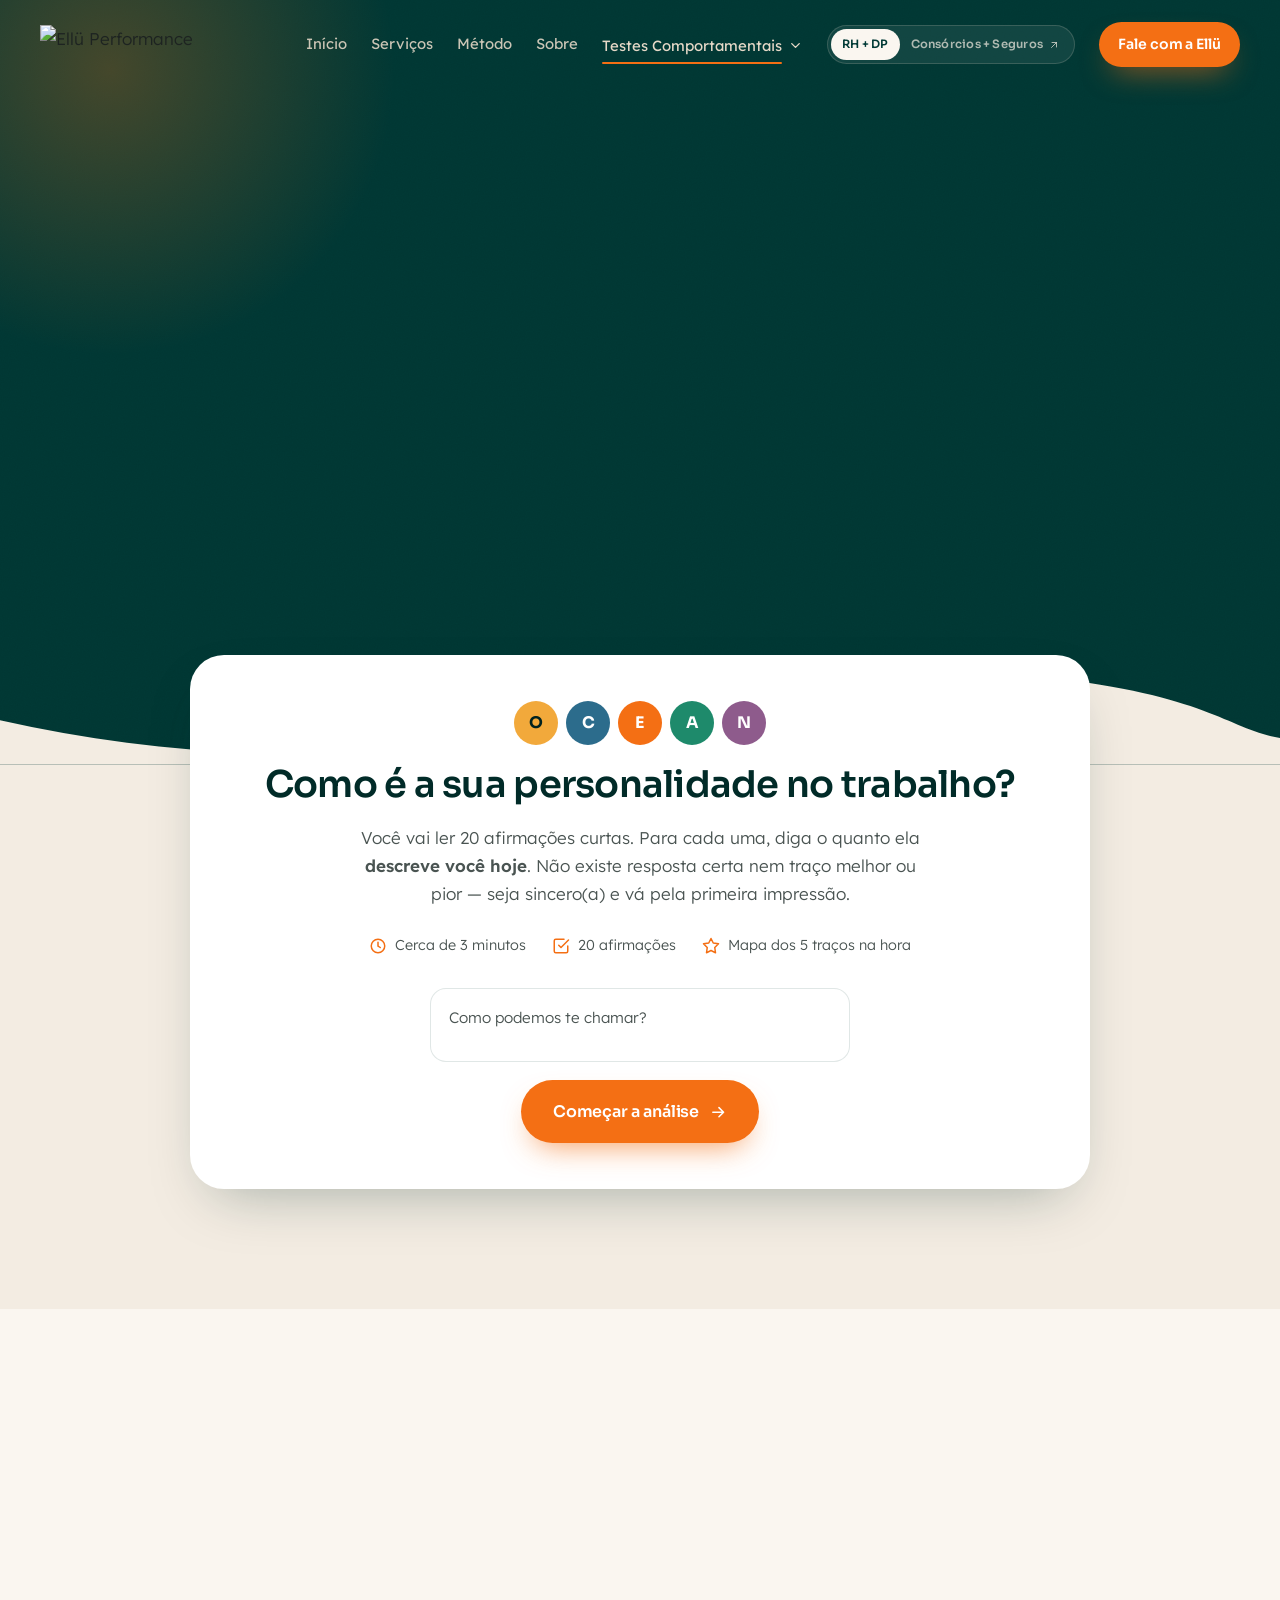
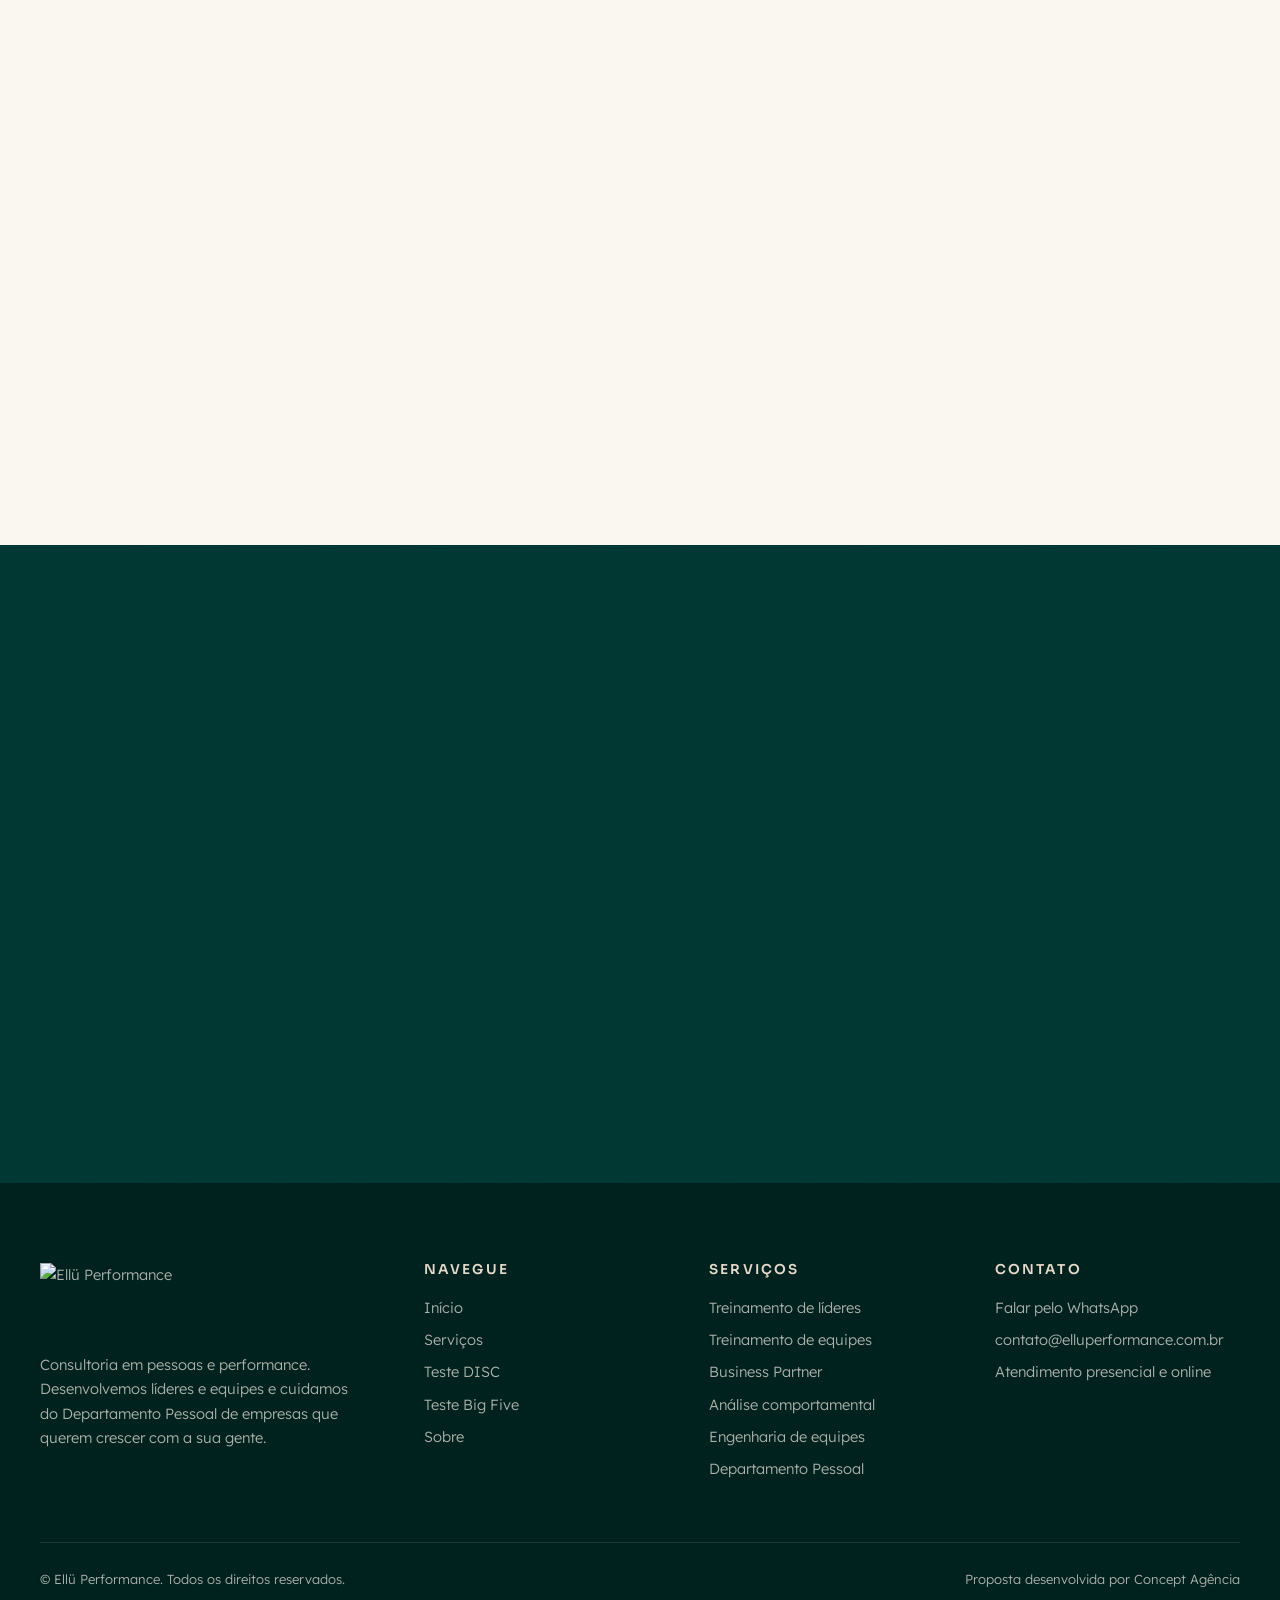
==== bigfive.html @ 02ee3bd9 "Adiciona botao de trocar entre RH + DP e Consorcios + Seguros no menu Site RH + DP passa a viver em " ====
<!DOCTYPE html>
<html lang="pt-BR">
<head>
  <meta charset="UTF-8">
  <meta name="viewport" content="width=device-width, initial-scale=1">
  <title>Teste Big Five gratuito — Ellü Performance</title>
  <meta name="description" content="Faça uma análise rápida dos seus 5 grandes traços de personalidade (Big Five / OCEAN) e veja como eles aparecem no seu trabalho.">
  <meta name="robots" content="noindex, nofollow">
  <meta name="theme-color" content="#013A36">
  <link rel="icon" href="assets/img/logo-green.png">
  <link rel="preconnect" href="https://fonts.googleapis.com">
  <link rel="preconnect" href="https://fonts.gstatic.com" crossorigin>
  <link href="https://fonts.googleapis.com/css2?family=Lexend:wght@300;400;500&family=Sora:wght@300;400;600;700&display=swap" rel="stylesheet">
  <link rel="stylesheet" href="assets/css/style.css">
</head>
<body>

<header class="site-header">
  <div class="container">
    <a href="index.html" class="brand" aria-label="Ellü Performance — início"><img src="assets/img/logo-cream.png" alt="Ellü Performance"></a>
    <button class="nav-toggle" aria-label="Abrir menu" aria-expanded="false"><span></span><span></span><span></span></button>
    <nav class="nav">
      <a href="index.html">Início</a>
      <a href="servicos.html">Serviços</a>
      <a href="index.html#metodo">Método</a>
      <a href="index.html#sobre">Sobre</a>
      <div class="nav-drop">
        <button type="button" class="nav-drop__btn is-active" aria-expanded="false" aria-controls="menu-testes">Testes Comportamentais <svg viewBox="0 0 24 24" fill="none" stroke="currentColor" stroke-width="2.2" stroke-linecap="round" stroke-linejoin="round" aria-hidden="true"><path d="M6 9l6 6 6-6"/></svg></button>
        <div class="nav-drop__menu" id="menu-testes">
          <a href="disc.html"><b>Teste DISC</b><small>Seu estilo de comportamento em 4 minutos</small></a>
          <a href="bigfive.html" class="is-active" aria-current="page"><b>Big Five</b><small>Os 5 grandes traços da sua personalidade</small></a>
        </div>
      </div>
      <span class="front-switch" aria-label="Frentes da Ellü">
        <a href="index.html" class="is-on" aria-current="true">RH + DP</a>
        <a href="https://guleite.github.io/ellu-consorcios-seguros/" title="Ir para Ellü Consórcios + Seguros">Consórcios + Seguros <svg viewBox="0 0 24 24" fill="none" stroke="currentColor" stroke-width="2" stroke-linecap="round" stroke-linejoin="round" aria-hidden="true"><path d="M7 17L17 7M8 7h9v9"/></svg></a>
      </span>
      <a href="#" class="btn btn--orange" data-contact="menu">Fale com a Ellü</a>
    </nav>
  </div>
</header>

<main>
  <section class="page-hero grain on-dark" style="padding-bottom:0">
    <div class="container" style="text-align:center">
      <span class="eyebrow reveal"><span class="dots"></span> Análise rápida de personalidade</span>
      <h1 class="reveal" data-delay="1" style="margin-inline:auto">Conheça os seus <span class="hl">5 grandes traços</span></h1>
      <p class="lead reveal" data-delay="2" style="margin-inline:auto">O Big Five (OCEAN) é o modelo de personalidade mais estudado pela psicologia. Descubra como você pensa, se relaciona, se organiza e reage à pressão — e o que isso significa no seu trabalho.</p>
    </div>
    <svg class="wave" viewBox="0 0 1440 120" preserveAspectRatio="none" aria-hidden="true" style="margin-top:180px"><path fill="#F3ECE2" d="M0 70c180 40 360 50 560 20S960 0 1160 20s220 60 280 70v30H0z"/></svg>
  </section>

  <section class="disc-app">
    <div class="container">
      <div class="disc-card b5" id="bigfive">

        <!-- Intro -->
        <div class="disc-screen disc-intro is-active" data-screen="intro">
          <div class="b5-letters" aria-hidden="true"><span>O</span><span>C</span><span>E</span><span>A</span><span>N</span></div>
          <h2>Como é a sua personalidade no trabalho?</h2>
          <p>Você vai ler 20 afirmações curtas. Para cada uma, diga o quanto ela <strong>descreve você hoje</strong>. Não existe resposta certa nem traço melhor ou pior — seja sincero(a) e vá pela primeira impressão.</p>
          <div class="disc-facts">
            <span><svg viewBox="0 0 24 24" fill="none" stroke="currentColor" stroke-width="2" stroke-linecap="round"><circle cx="12" cy="12" r="9"/><path d="M12 7v5l3 2"/></svg> Cerca de 3 minutos</span>
            <span><svg viewBox="0 0 24 24" fill="none" stroke="currentColor" stroke-width="2" stroke-linecap="round" stroke-linejoin="round"><path d="M9 11l3 3L22 4"/><path d="M21 12v7a2 2 0 0 1-2 2H5a2 2 0 0 1-2-2V5a2 2 0 0 1 2-2h11"/></svg> 20 afirmações</span>
            <span><svg viewBox="0 0 24 24" fill="none" stroke="currentColor" stroke-width="2" stroke-linecap="round" stroke-linejoin="round"><path d="M12 2l3 6 7 1-5 5 1 7-6-3-6 3 1-7-5-5 7-1z"/></svg> Mapa dos 5 traços na hora</span>
          </div>
          <form class="disc-start" novalidate>
            <div class="qfield big"><input id="b5-name" name="nome" placeholder=" " autocomplete="given-name"><label for="b5-name">Como podemos te chamar?</label></div>
            <button type="submit" class="btn btn--orange btn--lg">Começar a análise
              <svg viewBox="0 0 24 24" fill="none" stroke="currentColor" stroke-width="2" stroke-linecap="round" stroke-linejoin="round"><path d="M5 12h14M13 6l6 6-6 6"/></svg></button>
          </form>
        </div>

        <!-- Afirmações -->
        <div class="disc-screen disc-q" data-screen="quiz">
          <div class="disc-q-top">
            <span class="disc-q-count">Afirmação <span class="qn">1</span> de 20</span>
            <div class="disc-bar b5-bar"><i></i></div>
          </div>
          <p class="b5-ask">O quanto esta frase descreve você?</p>
          <h3 class="disc-q-title b5-statement"></h3>
          <div class="likert" role="radiogroup" aria-label="Escolha de 1 a 5">
            <button type="button" class="lk" data-v="1"><i></i><span>Discordo totalmente</span></button>
            <button type="button" class="lk" data-v="2"><i></i><span>Discordo</span></button>
            <button type="button" class="lk" data-v="3"><i></i><span>Neutro</span></button>
            <button type="button" class="lk" data-v="4"><i></i><span>Concordo</span></button>
            <button type="button" class="lk" data-v="5"><i></i><span>Concordo totalmente</span></button>
          </div>
          <div class="qnav">
            <button type="button" class="qback disc-back"><svg viewBox="0 0 24 24" fill="none" stroke="currentColor" stroke-width="2" stroke-linecap="round" stroke-linejoin="round"><path d="M19 12H5M11 18l-6-6 6-6"/></svg> Voltar</button>
            <span class="tip">Dica: use as teclas 1 a 5</span>
          </div>
        </div>

        <!-- Processando -->
        <div class="disc-screen disc-loading" data-screen="loading">
          <div class="b5-spin"><i></i><i></i><i></i><i></i><i></i></div>
          <h3 style="color:var(--green-900)">Calculando seus 5 traços…</h3>
          <p style="color:var(--ink-soft)">Estamos desenhando o seu mapa de personalidade.</p>
        </div>

        <!-- Resultado -->
        <div class="disc-screen disc-result" data-screen="result"></div>

      </div>
    </div>
  </section>

  <!-- Os 5 fatores -->
  <section class="sec">
    <div class="container">
      <div class="sec-head center">
        <span class="eyebrow reveal"><span class="dots"></span> Entenda o modelo</span>
        <h2 class="reveal" data-delay="1">O que é o Big Five (OCEAN)?</h2>
        <p class="reveal" data-delay="2">Em vez de colocar você em uma “caixinha”, o Big Five mede cinco traços que todo mundo tem, em intensidades diferentes. É o modelo com mais respaldo científico sobre personalidade — e um ótimo ponto de partida para autoconhecimento e desenvolvimento.</p>
      </div>
      <div class="b5-grid">
        <div class="profile-card reveal" style="border-color:var(--b5-o)"><b style="color:var(--b5-o)">O</b><h3>Abertura</h3><p>Curiosidade, criatividade e disposição para o novo.</p></div>
        <div class="profile-card reveal" data-delay="1" style="border-color:var(--b5-c)"><b style="color:var(--b5-c)">C</b><h3>Conscienciosidade</h3><p>Organização, disciplina e foco em cumprir o combinado.</p></div>
        <div class="profile-card reveal" data-delay="2" style="border-color:var(--b5-e)"><b style="color:var(--b5-e)">E</b><h3>Extroversão</h3><p>Energia social, comunicação e gosto por estar com pessoas.</p></div>
        <div class="profile-card reveal" data-delay="3" style="border-color:var(--b5-a)"><b style="color:var(--b5-a)">A</b><h3>Amabilidade</h3><p>Empatia, cooperação e confiança nas relações.</p></div>
        <div class="profile-card reveal" data-delay="4" style="border-color:var(--b5-n)"><b style="color:var(--b5-n)">N</b><h3>Estabilidade emocional</h3><p>Como você lida com pressão, preocupação e frustração.</p></div>
      </div>
      <p class="b5-also reveal">Quer olhar também para o seu estilo de comportamento? <a href="disc.html">Faça o teste DISC →</a></p>
    </div>
  </section>

  <section class="sec sec--green grain on-dark cta-band">
    <div class="container">
      <span class="eyebrow reveal"><span class="dots"></span> Para empresas</span>
      <h2 class="reveal" data-delay="1" style="color:var(--cream-50)">Personalidade certa, <span class="hl">no lugar certo.</span></h2>
      <p class="reveal" data-delay="2" style="color:rgba(243,236,226,.8)">Usamos análises de personalidade e comportamento para contratar com mais acerto, montar times complementares e desenvolver líderes a partir de quem eles realmente são.</p>
      <div class="hero-ctas reveal" data-delay="3">
        <a href="#" class="btn btn--orange btn--lg" data-contact="big five - mapa do time">Quero mapear meu time
          <svg viewBox="0 0 24 24" fill="none" stroke="currentColor" stroke-width="2" stroke-linecap="round" stroke-linejoin="round"><path d="M5 12h14M13 6l6 6-6 6"/></svg></a>
      </div>
    </div>
  </section>
</main>

<footer class="site-footer">
  <div class="container">
    <div class="footer-grid">
      <div>
        <img class="logo" src="assets/img/logo-cream-full.png" alt="Ellü Performance">
        <p style="max-width:22em">Consultoria em pessoas e performance. Desenvolvemos líderes e equipes e cuidamos do Departamento Pessoal de empresas que querem crescer com a sua gente.</p>
      </div>
      <div>
        <h4>Navegue</h4>
        <ul><li><a href="index.html">Início</a></li><li><a href="servicos.html">Serviços</a></li><li><a href="disc.html">Teste DISC</a></li><li><a href="bigfive.html">Teste Big Five</a></li><li><a href="index.html#sobre">Sobre</a></li></ul>
      </div>
      <div>
        <h4>Serviços</h4>
        <ul><li><a href="servicos.html#lideres">Treinamento de líderes</a></li><li><a href="servicos.html#equipes">Treinamento de equipes</a></li><li><a href="servicos.html#business-partner">Business Partner</a></li><li><a href="servicos.html#analise">Análise comportamental</a></li><li><a href="servicos.html#engenharia">Engenharia de equipes</a></li><li><a href="servicos.html#dp">Departamento Pessoal</a></li></ul>
      </div>
      <div>
        <h4>Contato</h4>
        <ul><li><a href="#" data-contact="rodape">Falar pelo WhatsApp</a></li><li>contato@elluperformance.com.br</li><li>Atendimento presencial e online</li></ul>
      </div>
    </div>
    <div class="footer-bottom"><span>© <span id="year"></span> Ellü Performance. Todos os direitos reservados.</span><span>Proposta desenvolvida por Concept Agência</span></div>
  </div>
</footer>

<script src="assets/js/main.js"></script>
<script src="assets/js/bigfive.js"></script>
</body>
</html>
---- assets/css/style.css ----
/* =========================================================
   ELLÜ PERFORMANCE — Proposta de site (Concept Agência)
   Paleta e linguagem extraídas do logotipo e dos posts:
   verde-petróleo profundo, laranja vibrante, creme quente,
   formas em arco, círculos suaves e textura granulada.
   ========================================================= */

:root {
  --green-950: #00221F;
  --green-900: #012B28;
  --green-800: #013A36;
  --green-700: #0A4A44;
  --green-600: #145C54;
  --orange: #F46F14;
  --orange-600: #DE5E07;
  --orange-300: #FF9A4D;
  --cream: #E6D9C8;
  --cream-100: #F3ECE2;
  --cream-50: #FAF6F0;
  --ink: #1D2321;
  --ink-soft: #4A5452;
  --line: rgba(1, 58, 54, .12);

  --d: #F46F14;
  --i: #F2A93B;
  --s: #1E8A6B;
  --c: #2C6C8C;

  --font-display: "Sora", system-ui, sans-serif;
  --font-body: "Lexend", system-ui, sans-serif;

  --radius: 22px;
  --radius-lg: 36px;
  --shadow: 0 24px 60px -24px rgba(1, 43, 40, .35);
  --shadow-soft: 0 10px 30px -12px rgba(1, 43, 40, .18);
  --ease: cubic-bezier(.22, 1, .36, 1);
  --container: 1200px;
  --grain: url("data:image/svg+xml;utf8,<svg xmlns='http://www.w3.org/2000/svg' width='180' height='180'><filter id='n'><feTurbulence type='fractalNoise' baseFrequency='.85' numOctaves='3' stitchTiles='stitch'/><feColorMatrix values='0 0 0 0 0  0 0 0 0 0  0 0 0 0 0  0 0 0 .55 0'/></filter><rect width='100%' height='100%' filter='url(%23n)'/></svg>");
}

*, *::before, *::after { box-sizing: border-box; }
html { scroll-behavior: smooth; -webkit-text-size-adjust: 100%; }
body {
  margin: 0;
  font-family: var(--font-body);
  font-weight: 300;
  font-size: 17px;
  line-height: 1.65;
  color: var(--ink);
  background: var(--cream-50);
  -webkit-font-smoothing: antialiased;
  overflow-x: hidden;
}
main { overflow-x: clip; }
img { max-width: 100%; display: block; }
a { color: inherit; text-decoration: none; }
button { font: inherit; cursor: pointer; }
h1, h2, h3, h4 { font-family: var(--font-display); font-weight: 600; line-height: 1.1; margin: 0 0 .5em; letter-spacing: -.02em; }
p { margin: 0 0 1em; }
strong { font-weight: 600; }

.container { width: min(var(--container), 100% - 40px); margin-inline: auto; }
.sr-only { position: absolute; width: 1px; height: 1px; overflow: hidden; clip: rect(0 0 0 0); }

/* grain texture like the posts */
.grain { position: relative; isolation: isolate; }
.grain::after {
  content: ""; position: absolute; inset: 0; z-index: -1; pointer-events: none;
  background-image: var(--grain); opacity: .13; mix-blend-mode: overlay;
}

/* ---------- Brand motif: the two orange dots of the "ü" ---------- */
.dots { display: inline-flex; align-items: center; gap: 0; vertical-align: middle; }
.dots::before, .dots::after {
  content: ""; width: .62em; height: .62em; border-radius: 50%; background: var(--orange);
}
.dots::after { margin-left: -.14em; }

.eyebrow {
  display: inline-flex; align-items: center; gap: .7em;
  font-family: var(--font-display); font-size: .78rem; font-weight: 600;
  letter-spacing: .22em; text-transform: uppercase; color: var(--orange);
  margin-bottom: 1.2rem;
}
.eyebrow .dots { font-size: 1rem; }
.on-dark .eyebrow { color: var(--orange-300); }

.hl { color: var(--orange); }
.hl-box {
  display: inline; background: var(--green-800); color: var(--cream-50);
  padding: .02em .28em; border-radius: .22em; box-decoration-break: clone; -webkit-box-decoration-break: clone;
}
/* respiro entre as linhas quando o destaque quebra em mais de uma linha */
h1:has(.hl-box), h2:has(.hl-box) { line-height: 1.38; }
.hl-box--orange { background: var(--orange); color: #fff; }

/* ---------- Buttons ---------- */
.btn {
  display: inline-flex; align-items: center; justify-content: center; gap: .6em;
  border: 0; border-radius: 999px; padding: 1em 1.7em;
  font-family: var(--font-display); font-weight: 600; font-size: .95rem; letter-spacing: -.005em;
  transition: transform .35s var(--ease), box-shadow .35s var(--ease), background .25s, color .25s;
  white-space: nowrap;
}
.btn svg { width: 1.15em; height: 1.15em; flex: none; transition: transform .35s var(--ease); }
.btn:hover svg { transform: translateX(3px); }
.btn--orange { background: var(--orange); color: #fff; box-shadow: 0 14px 30px -12px rgba(244, 111, 20, .7); }
.btn--orange:hover { background: var(--orange-600); transform: translateY(-2px); }
.btn--green { background: var(--green-800); color: var(--cream-50); }
.btn--green:hover { background: var(--green-700); transform: translateY(-2px); }
.btn--ghost { background: transparent; color: currentColor; box-shadow: inset 0 0 0 1.5px currentColor; }
.btn--ghost:hover { background: rgba(255,255,255,.08); transform: translateY(-2px); }
.btn--cream { background: var(--cream-50); color: var(--green-800); }
.btn--cream:hover { background: #fff; transform: translateY(-2px); }
.btn--lg { padding: 1.15em 2em; font-size: 1rem; }

/* ---------- Header ---------- */
.site-header {
  position: fixed; inset: 0 0 auto; z-index: 50;
  transition: background .4s var(--ease), box-shadow .4s, padding .4s var(--ease);
  padding: 22px 0;
}
.site-header.is-solid { background: rgba(1, 43, 40, .94); backdrop-filter: blur(14px); padding: 12px 0; box-shadow: 0 10px 30px -18px rgba(0,0,0,.5); }
.site-header .container { display: flex; align-items: center; justify-content: space-between; gap: 24px; }
.brand img { height: 40px; width: auto; transition: height .4s var(--ease); }
.site-header.is-solid .brand img { height: 34px; }
.nav { display: flex; align-items: center; gap: 34px; }
.nav a:not(.btn) {
  color: var(--cream); font-size: .93rem; font-weight: 400; position: relative; opacity: .88;
}
.nav a:not(.btn)::after {
  content: ""; position: absolute; left: 0; right: 0; bottom: -6px; height: 2px; border-radius: 2px;
  background: var(--orange); transform: scaleX(0); transform-origin: left; transition: transform .35s var(--ease);
}
.nav a:not(.btn):hover, .nav a.is-active { opacity: 1; }
.nav a:not(.btn):hover::after, .nav a.is-active::after { transform: scaleX(1); }
.nav .btn { padding: .78em 1.35em; font-size: .88rem; }
.nav-toggle { display: none; background: none; border: 0; width: 44px; height: 44px; padding: 10px; color: var(--cream); }
.nav-toggle span { display: block; height: 2px; background: currentColor; border-radius: 2px; margin: 5px 0; transition: transform .3s, opacity .3s; }

/* Switch entre as duas frentes da Ellü (igual ao site de Consórcios + Seguros) */
.front-switch {
  display: inline-flex; align-items: center; padding: 4px; border-radius: 999px; background: rgba(255,255,255,.07);
  box-shadow: inset 0 0 0 1px rgba(230,217,200,.18); font-family: var(--font-display); font-size: .72rem; font-weight: 600; letter-spacing: .02em;
}
.nav .front-switch a:not(.btn) {
  padding: .55em .95em; border-radius: 999px; color: rgba(243,236,226,.7); opacity: 1; font-size: inherit; font-family: inherit; font-weight: inherit;
  transition: color .25s, background .25s; display: inline-flex; align-items: center; gap: 5px; white-space: nowrap;
}
.nav .front-switch a:not(.btn)::after { display: none; }
.nav .front-switch a:not(.btn):hover { color: var(--cream-50); }
.nav .front-switch a.is-on { background: var(--cream-50); color: var(--green-800); }
.front-switch svg { width: 12px; height: 12px; }

/* Submenu "Testes Comportamentais" */
.nav-drop { position: relative; }
.nav-drop__btn {
  background: none; border: 0; padding: 0; color: var(--cream); font-size: .93rem; font-weight: 400; opacity: .88;
  display: inline-flex; align-items: center; gap: 6px; position: relative;
}
.nav-drop__btn svg { width: 15px; height: 15px; transition: transform .35s var(--ease); }
.nav-drop__btn::after {
  content: ""; position: absolute; left: 0; right: 21px; bottom: -6px; height: 2px; border-radius: 2px;
  background: var(--orange); transform: scaleX(0); transform-origin: left; transition: transform .35s var(--ease);
}
.nav-drop__btn:hover, .nav-drop__btn.is-active, .nav-drop.is-open .nav-drop__btn { opacity: 1; }
.nav-drop__btn:hover::after, .nav-drop__btn.is-active::after { transform: scaleX(1); }
.nav-drop.is-open .nav-drop__btn svg { transform: rotate(180deg); }
.nav-drop__menu {
  position: absolute; top: calc(100% + 20px); left: 50%; width: 300px; padding: 8px;
  background: var(--cream-50); border-radius: 20px; box-shadow: var(--shadow);
  opacity: 0; visibility: hidden; transform: translate(-50%, 8px);
  transition: opacity .3s var(--ease), transform .3s var(--ease), visibility .3s;
}
.nav-drop__menu::before { content: ""; position: absolute; left: 0; right: 0; top: -22px; height: 22px; } /* ponte p/ o hover */
.nav-drop.is-open .nav-drop__menu { opacity: 1; visibility: visible; transform: translate(-50%, 0); }
@media (hover: hover) and (min-width: 901px) {
  .nav-drop:hover .nav-drop__menu { opacity: 1; visibility: visible; transform: translate(-50%, 0); }
  .nav-drop:hover .nav-drop__btn { opacity: 1; }
  .nav-drop:hover .nav-drop__btn svg { transform: rotate(180deg); }
}
.nav .nav-drop__menu a:not(.btn) {
  display: block; padding: 12px 14px 12px 16px; border-radius: 14px; color: var(--ink); opacity: 1; font-size: inherit;
  border-left: 3px solid transparent; transition: background .25s, border-color .25s;
}
.nav .nav-drop__menu a:not(.btn)::after { display: none; }
.nav-drop__menu b { display: block; font-family: var(--font-display); font-weight: 600; font-size: .95rem; color: var(--green-900); }
.nav-drop__menu small { display: block; font-size: .8rem; color: var(--ink-soft); line-height: 1.4; }
.nav .nav-drop__menu a:not(.btn):hover { background: var(--cream-100); }
.nav .nav-drop__menu a.is-active { background: var(--cream-100); border-left-color: var(--orange); }

/* ---------- Hero ---------- */
.hero {
  position: relative; background: var(--green-800); color: var(--cream-50);
  padding: 128px 0 0; overflow: hidden;
}
.hero::before { /* soft glow circles like the posts */
  content: ""; position: absolute; width: 760px; height: 760px; border-radius: 50%;
  right: -180px; top: -160px; background: radial-gradient(circle, rgba(20,92,84,.85), rgba(20,92,84,0) 68%);
}
.hero .container { position: relative; display: grid; grid-template-columns: 1.1fr .9fr; gap: 48px; align-items: end; }
.hero h1 { font-size: clamp(2.3rem, 4vw, 3.6rem); font-weight: 600; letter-spacing: -.03em; line-height: 1.06; margin-bottom: .55em; }
.hero h1 .ln { display: block; }
.hero h1 .thin { font-weight: 300; }
.hero-copy { padding-bottom: 96px; }
.hero-copy p.lead { font-size: 1.15rem; color: rgba(243,236,226,.82); max-width: 30em; margin-bottom: 2em; }
.hero-ctas { display: flex; flex-wrap: wrap; gap: 14px; }
.hero-proof { display: flex; align-items: center; gap: 14px; margin-top: 36px; font-size: .9rem; color: rgba(243,236,226,.7); }
.hero-proof .chips { display: flex; }
.hero-proof .chips span {
  width: 38px; height: 38px; border-radius: 50%; display: grid; place-items: center;
  font-family: var(--font-display); font-weight: 700; font-size: .8rem; color: #fff;
  border: 2px solid var(--green-800); margin-left: -8px;
}
.hero-proof .chips span:first-child { margin-left: 0; }

.hero-visual { position: relative; justify-self: center; width: min(440px, 100%); }
.arch {
  position: relative; border-radius: 999px 999px 0 0; overflow: hidden; aspect-ratio: 334 / 600;
  background: var(--green-700);
}
.arch img { width: 100%; height: 100%; object-fit: cover; object-position: top center; }
.hero-visual { width: min(520px, 100%); }
.hero .arch { box-shadow: 0 0 0 1px rgba(230,217,200,.22); aspect-ratio: 520 / 650; }
.hero .arch img { object-position: center 18%; }
.hero > .wave { position: relative; z-index: 1; margin-top: -4vw; margin-bottom: -2px; }
.marquee + .sec { padding-top: 96px; }
@media (min-width: 901px) { .hero .float-card--a { top: 15%; } }
.hero-visual .ring {
  position: absolute; inset: -26px -26px auto; aspect-ratio: 1; border: 1.5px solid rgba(244,111,20,.55); border-radius: 50%;
  pointer-events: none; animation: spin 40s linear infinite; border-style: dashed;
}
@keyframes spin { to { transform: rotate(360deg); } }
.float-card {
  position: absolute; background: var(--cream-50); color: var(--ink); border-radius: 18px;
  padding: 14px 18px; box-shadow: var(--shadow); font-size: .82rem; line-height: 1.35; display: flex; gap: 12px; align-items: center;
  animation: bob 6s ease-in-out infinite;
}
.float-card strong { display: block; font-family: var(--font-display); font-size: .92rem; color: var(--green-800); }
.float-card .ico { width: 40px; height: 40px; border-radius: 12px; display: grid; place-items: center; background: var(--orange); color: #fff; flex: none; }
.float-card .ico svg { width: 20px; height: 20px; }
.float-card--a { left: -70px; top: 30%; }
.float-card--b { right: -40px; bottom: 16%; animation-delay: -3s; }
@keyframes bob { 50% { transform: translateY(-10px); } }

.wave { display: block; width: 100%; height: auto; margin-top: -1px; }

/* ---------- Marquee ---------- */
/* Minimal straight ticker: thin lines, brand-green words, small orange "ü" dots, soft faded edges */
.marquee {
  width: min(var(--container), 100% - 40px); margin: 14px auto 0; overflow: hidden; padding: 22px 0;
  border-block: 1px solid var(--line); color: var(--green-800);
  -webkit-mask-image: linear-gradient(90deg, transparent, #000 12%, #000 88%, transparent);
          mask-image: linear-gradient(90deg, transparent, #000 12%, #000 88%, transparent);
}
.marquee__track { display: flex; gap: 40px; width: max-content; animation: marquee 48s linear infinite; }
.marquee span { font-family: var(--font-display); font-weight: 400; font-size: 1.05rem; letter-spacing: .01em; display: inline-flex; align-items: center; gap: 40px; white-space: nowrap; }
.marquee span::after { content: ""; width: 5px; height: 5px; border-radius: 50%; background: var(--orange); box-shadow: 7px 0 0 var(--orange); margin-right: 7px; }
@keyframes marquee { to { transform: translateX(-50%); } }

/* ---------- Sections ---------- */
.sec { padding: 120px 0; position: relative; }
.sec--cream { background: var(--cream-100); }
.sec--green { background: var(--green-800); color: var(--cream-50); }
.sec--deep { background: var(--green-900); color: var(--cream-50); }
.sec--orange { background: var(--orange); color: var(--green-950); overflow: hidden; }
.sec-head { max-width: 760px; margin-bottom: 64px; }
.sec-head.center { margin-inline: auto; text-align: center; }
.sec-head h2 { font-size: clamp(2rem, 3.8vw, 3.2rem); }
.sec-head p { font-size: 1.12rem; color: var(--ink-soft); }
.on-dark .sec-head p, .sec--green .sec-head p, .sec--deep .sec-head p { color: rgba(243,236,226,.75); }

/* bubbles for orange sections */
.bubbles span { position: absolute; border-radius: 50%; background: rgba(255,255,255,.09); pointer-events: none; }

/* ---------- Pain section ---------- */
.pain-grid { display: grid; grid-template-columns: .9fr 1.1fr; gap: 70px; align-items: center; }
.pain-photo { position: relative; }
.pain-photo .arch { aspect-ratio: 4/5; border-radius: 280px 280px 28px 28px; }
.pain-photo .tag {
  position: absolute; right: -24px; bottom: 40px; background: var(--green-800); color: var(--cream-50);
  border-radius: 20px; padding: 20px 22px; max-width: 250px; font-size: .9rem; box-shadow: var(--shadow);
}
.pain-photo .tag b { font-family: var(--font-display); font-size: 1.05rem; color: var(--orange-300); display: block; margin-bottom: 4px; }
.pain-list { list-style: none; padding: 0; margin: 28px 0 36px; display: grid; gap: 12px; }
.pain-list li {
  display: flex; gap: 14px; align-items: flex-start; background: #fff; border-radius: 16px; padding: 16px 18px;
  box-shadow: var(--shadow-soft); font-size: .98rem; transition: transform .35s var(--ease);
}
.pain-list li:hover { transform: translateX(6px); }
.pain-list li::before {
  content: ""; flex: none; width: 26px; height: 26px; border-radius: 50%; margin-top: 1px;
  background: var(--orange) url("data:image/svg+xml;utf8,<svg xmlns='http://www.w3.org/2000/svg' viewBox='0 0 24 24' fill='none' stroke='white' stroke-width='3' stroke-linecap='round'><path d='M12 7v6M12 17h.01'/></svg>") center/16px no-repeat;
}

/* ---------- Services cards ---------- */
.svc-grid { display: grid; grid-template-columns: repeat(6, 1fr); gap: 20px; }
.svc-card {
  grid-column: span 2; position: relative; background: #fff; border-radius: var(--radius-lg); padding: 34px 30px 30px;
  display: flex; flex-direction: column; min-height: 330px; overflow: hidden;
  transition: transform .45s var(--ease), box-shadow .45s var(--ease), background .45s, color .45s;
  box-shadow: var(--shadow-soft);
}
.svc-card .num { font-family: var(--font-display); font-size: .82rem; color: var(--orange); font-weight: 600; letter-spacing: .1em; }
.svc-card .icon {
  width: 62px; height: 62px; border-radius: 20px; background: var(--cream-100); display: grid; place-items: center;
  color: var(--green-800); margin: 18px 0 22px; transition: background .45s, color .45s;
}
.svc-card .icon svg { width: 30px; height: 30px; }
.svc-card h3 { font-size: 1.4rem; margin-bottom: .45em; }
.svc-card p { color: var(--ink-soft); font-size: .96rem; flex: 1; transition: color .45s; }
.svc-card .more { font-family: var(--font-display); font-weight: 600; font-size: .9rem; color: var(--green-800); display: inline-flex; gap: 8px; align-items: center; transition: color .45s, gap .35s var(--ease); }
.svc-card .more svg { width: 18px; height: 18px; }
.svc-card::before {
  content: ""; position: absolute; width: 260px; height: 260px; border-radius: 50%; right: -120px; top: -120px;
  background: var(--orange); opacity: .08; transition: transform .6s var(--ease), opacity .45s;
}
.svc-card:hover { transform: translateY(-8px); background: var(--green-800); color: var(--cream-50); box-shadow: var(--shadow); }
.svc-card:hover p { color: rgba(243,236,226,.78); }
.svc-card:hover .icon { background: var(--orange); color: #fff; }
.svc-card:hover .more { color: var(--orange-300); gap: 14px; }
.svc-card:hover::before { transform: scale(1.6); opacity: .18; }

/* ---------- Departamento Pessoal (home) ---------- */
.dp { display: grid; grid-template-columns: 1fr 1fr; gap: 70px; align-items: center; }
.dp h2 { font-size: clamp(2rem, 3.6vw, 3rem); }
.dp-pillars {
  display: grid; grid-template-columns: 1fr auto 1fr; align-items: center; gap: 14px; margin: 28px 0 34px;
}
.dp-pillars div { background: #fff; border-radius: 18px; padding: 16px 18px; box-shadow: var(--shadow-soft); }
.dp-pillars div:last-child { background: var(--green-800); color: var(--cream-50); }
.dp-pillars b { display: block; font-family: var(--font-display); font-weight: 600; font-size: .98rem; color: var(--green-800); }
.dp-pillars div:last-child b { color: var(--orange-300); }
.dp-pillars span:not(.plus) { font-size: .86rem; color: var(--ink-soft); line-height: 1.4; display: block; }
.dp-pillars div:last-child span { color: rgba(243,236,226,.78); }
.dp-pillars .plus { width: 34px; height: 34px; border-radius: 50%; background: var(--orange); color: #fff; display: grid; place-items: center; font-family: var(--font-display); font-weight: 700; }
.dp-grid { display: grid; grid-template-columns: 1fr 1fr; gap: 16px; perspective: 1000px; }
.dp-item {
  --ty: 0px; --lift: 0px; --rx: 0deg; --ry: 0deg; --mx: 50%; --my: 50%;
  background: var(--cream-100); border-radius: var(--radius); padding: 26px 24px; position: relative; overflow: hidden;
  cursor: pointer; outline: none; -webkit-tap-highlight-color: transparent;
}
.dp-item:nth-child(even) { --ty: 28px; }
/* inclinação 3D que segue o mouse (variáveis setadas no main.js) */
.dp-grid .dp-item.is-in {
  transform: translateY(calc(var(--ty) + var(--lift))) rotateX(var(--rx)) rotateY(var(--ry));
  transition: transform .6s var(--ease), opacity .9s var(--ease), background .45s, box-shadow .45s;
}
.dp-grid .dp-item.is-tilting { transition: transform .12s linear, opacity .9s, background .45s, box-shadow .45s; transition-delay: 0s; }
.dp-item:hover, .dp-item:focus-visible { --lift: -8px; background: var(--green-800); box-shadow: var(--shadow); transition-delay: 0s !important; }
.dp-item:focus-visible { box-shadow: 0 0 0 3px var(--orange), var(--shadow); }
.dp-item > * { position: relative; z-index: 1; }
.dp-item::before {
  content: ""; position: absolute; width: 140px; height: 140px; border-radius: 50%; right: -60px; top: -60px;
  background: var(--orange); opacity: .08; transition: transform .7s var(--ease), opacity .45s;
}
.dp-item:hover::before, .dp-item:focus-visible::before { transform: scale(1.9); opacity: .16; }
/* luz que acompanha o cursor */
.dp-item::after {
  content: ""; position: absolute; inset: 0; pointer-events: none; opacity: 0; transition: opacity .4s;
  background: radial-gradient(240px circle at var(--mx) var(--my), rgba(244,111,20,.3), transparent 70%);
}
.dp-item:hover::after { opacity: 1; }
.dp-item .ico {
  width: 50px; height: 50px; border-radius: 16px; background: #fff; color: var(--green-800); display: grid; place-items: center; margin-bottom: 18px;
  transition: background .45s, color .45s, transform .55s cubic-bezier(.34, 1.56, .64, 1);
}
.dp-item .ico svg { width: 26px; height: 26px; overflow: visible; }
.dp-item h3 { font-size: 1.12rem; margin-bottom: .4em; color: var(--green-900); transition: color .45s; }
.dp-item p { font-size: .92rem; color: var(--ink-soft); margin: 0; transition: color .45s; }
.dp-item:is(:hover, :focus-visible) h3 { color: var(--cream-50); }
.dp-item:is(:hover, :focus-visible) p { color: rgba(243,236,226,.78); }
.dp-item:is(:hover, :focus-visible) .ico { background: var(--orange); color: #fff; transform: scale(1.1) rotate(-6deg); }
.dp-item.is-play .ico { transform: scale(1.1) rotate(-6deg); }

/* selinho que "pula" no canto do card */
.dp-item .dp-chip {
  position: absolute; top: 18px; right: 16px; z-index: 2;
  background: var(--orange); color: #fff; font-family: var(--font-display); font-weight: 600; font-size: .74rem;
  padding: .45em .85em; border-radius: 999px; white-space: nowrap; box-shadow: 0 8px 18px -8px rgba(244,111,20,.8);
  opacity: 0; transform: translateY(-10px) scale(.4) rotate(-14deg);
  transition: transform .55s cubic-bezier(.34, 1.56, .64, 1), opacity .3s;
}
.dp-item:is(:hover, :focus-visible, .is-play) .dp-chip { opacity: 1; transform: rotate(4deg); transition-delay: .08s; }

/* micro-animações de cada ícone */
.dp-item svg * { transform-box: fill-box; transform-origin: center; }
.dp-item .fx-person { transform-origin: 50% 100%; }
.dp-item .fx-mark { transform-origin: 0 50%; }
.dp-item .fx-check { stroke-dasharray: 12; stroke-dashoffset: 0; }
.dp-item:is(:hover, :focus-visible, .is-play) .fx-person { animation: fx-wave .9s ease-in-out; }
.dp-item:is(:hover, :focus-visible, .is-play) .fx-plus { animation: fx-spin .8s var(--ease); }
.dp-item:is(:hover, :focus-visible, .is-play) .fx-bill { animation: fx-count .7s ease-in-out; }
.dp-item:is(:hover, :focus-visible, .is-play) .fx-coin { animation: fx-flip .9s ease-in-out; }
.dp-item:is(:hover, :focus-visible, .is-play) .fx-rings { animation: fx-ring .7s ease-out; }
.dp-item:is(:hover, :focus-visible, .is-play) .fx-mark { animation: fx-write .8s var(--ease); }
.dp-item:is(:hover, :focus-visible, .is-play) .fx-shield { animation: fx-pulse .7s var(--ease); }
.dp-item:is(:hover, :focus-visible, .is-play) .fx-check { animation: fx-draw .7s .15s var(--ease) both; }
@keyframes fx-wave { 20% { transform: rotate(-14deg); } 40% { transform: rotate(10deg); } 60% { transform: rotate(-7deg); } 80% { transform: rotate(3deg); } }
@keyframes fx-spin { 50% { transform: scale(1.6) rotate(180deg); } to { transform: rotate(360deg); } }
@keyframes fx-count { 25% { transform: translateX(-2px) rotate(-7deg); } 60% { transform: translateX(2px) rotate(6deg); } }
@keyframes fx-flip { 25%, 75% { transform: scaleX(.1); } 50% { transform: scaleX(1) scale(1.2); } }
@keyframes fx-ring { 30% { transform: translateY(-3px); } 60% { transform: translateY(0); } 80% { transform: translateY(-1.2px); } }
@keyframes fx-write { from { transform: scaleX(0); } }
@keyframes fx-pulse { 40% { transform: scale(1.18); } }
@keyframes fx-draw { from { stroke-dashoffset: 12; } }

/* confete com as bolinhas do "ü" ao clicar */
.dp-burst { position: fixed; z-index: 70; width: 9px; height: 9px; margin: -4.5px 0 0 -4.5px; border-radius: 50%; pointer-events: none; }

/* ---------- DISC teaser ---------- */
.disc-teaser { display: grid; grid-template-columns: 1fr 1fr; gap: 70px; align-items: center; }
.disc-quad { display: grid; grid-template-columns: 1fr 1fr; gap: 14px; position: relative; }
.disc-quad .q {
  aspect-ratio: 1; border-radius: 28px; padding: 26px; display: flex; flex-direction: column; align-items: center; justify-content: center; gap: 8px;
  color: #fff; position: relative; overflow: hidden; transition: transform .45s var(--ease); text-align: center;
}
.disc-quad .q:hover { transform: scale(1.03); }
.disc-quad .q:nth-child(1) { background: var(--d); border-radius: 160px 28px 28px 28px; }
.disc-quad .q:nth-child(2) { background: var(--i); border-radius: 28px 160px 28px 28px; color: var(--green-950); }
.disc-quad .q:nth-child(3) { background: var(--c); border-radius: 28px 28px 28px 160px; }
.disc-quad .q:nth-child(4) { background: var(--s); border-radius: 28px 28px 160px 28px; }
.disc-quad .q b { font-family: var(--font-display); font-size: 4.4rem; line-height: 1; font-weight: 700; }
.disc-quad .q span { font-family: var(--font-display); font-weight: 600; font-size: 1.05rem; }
.disc-quad .q:nth-child(1), .disc-quad .q:nth-child(2) { justify-content: flex-start; padding-top: 22%; }
.disc-quad .q:nth-child(3), .disc-quad .q:nth-child(4) { justify-content: flex-end; padding-bottom: 22%; }
.disc-quad .q:nth-child(3) b, .disc-quad .q:nth-child(4) b { order: -1; }
.disc-quad .center {
  position: absolute; left: 50%; top: 50%; translate: -50% -50%; width: 120px; height: 120px; border-radius: 50%;
  background: var(--green-900); color: var(--cream); display: grid; place-items: center; text-align: center;
  font-family: var(--font-display); font-size: .78rem; font-weight: 600; letter-spacing: .1em; text-transform: uppercase;
  box-shadow: 0 0 0 10px var(--green-800);
}
/* Versão compacta (página de Serviços): só as letras, centralizadas em cada quadrante */
.disc-quad--mini { width: 62%; z-index: 1; }
.disc-quad.disc-quad--mini .q { padding: 0; display: grid; place-items: center; place-content: center; }
.disc-quad.disc-quad--mini .q b { font-size: clamp(1.4rem, 2.6vw, 2rem); order: 0; }
.check-list { list-style: none; padding: 0; margin: 0 0 34px; display: grid; gap: 10px; }
.check-list li { display: flex; gap: 12px; align-items: flex-start; }
.check-list li::before {
  content: ""; flex: none; width: 22px; height: 22px; margin-top: 3px; border-radius: 50%;
  background: var(--orange) url("data:image/svg+xml;utf8,<svg xmlns='http://www.w3.org/2000/svg' viewBox='0 0 24 24' fill='none' stroke='white' stroke-width='3.2' stroke-linecap='round' stroke-linejoin='round'><path d='M5 12.5l4.5 4.5L19 7.5'/></svg>") center/13px no-repeat;
}

/* ---------- Method ---------- */
.steps { display: grid; grid-template-columns: repeat(4, 1fr); gap: 24px; counter-reset: step; position: relative; }
.steps::before { content: ""; position: absolute; left: 6%; right: 6%; top: 34px; height: 2px; background: repeating-linear-gradient(90deg, rgba(230,217,200,.35) 0 8px, transparent 8px 16px); }
.step { position: relative; }
.step .n {
  width: 68px; height: 68px; border-radius: 50%; background: var(--green-800); border: 2px solid var(--orange);
  display: grid; place-items: center; font-family: var(--font-display); font-weight: 700; font-size: 1.3rem; color: var(--orange-300);
  margin-bottom: 26px; position: relative; transition: background .4s, color .4s;
}
.step:hover .n { background: var(--orange); color: #fff; }
.step h3 { font-size: 1.25rem; }
.step p { color: rgba(243,236,226,.72); font-size: .95rem; }

/* ---------- About ---------- */
.about { display: grid; grid-template-columns: .85fr 1.15fr; gap: 80px; align-items: center; }
.about-photo { position: relative; }
.about-photo .arch { aspect-ratio: 390 / 640; border-radius: 999px 999px 32px 32px; }
.about-photo .badge {
  position: absolute; left: -30px; bottom: 50px; width: 140px; height: 140px; border-radius: 50%;
  background: var(--green-800); color: var(--cream); display: grid; place-items: center; text-align: center;
  font-family: var(--font-display); font-size: .78rem; font-weight: 600; line-height: 1.3; padding: 18px; box-shadow: var(--shadow);
}
.about-photo .badge img { width: 74px; margin: 0 auto 6px; }
.about h2 { font-size: clamp(2rem, 3.6vw, 3rem); }
.quote {
  margin: 34px 0; padding: 28px 30px 28px 34px; border-left: 4px solid var(--orange); background: #fff; border-radius: 0 22px 22px 0;
  font-size: 1.08rem; box-shadow: var(--shadow-soft);
}
.quote cite { display: block; margin-top: 12px; font-style: normal; font-size: .85rem; color: var(--ink-soft); }
.quote cite b { color: var(--orange); font-weight: 600; }
.media-pill {
  display: inline-flex; align-items: center; gap: 10px; border: 1.5px solid var(--green-800); color: var(--green-800);
  padding: .55em 1.1em; border-radius: 12px; font-family: var(--font-display); font-weight: 600; font-size: .9rem; margin-bottom: 18px;
}
.media-pill svg { width: 18px; height: 18px; }

/* ---------- Instagram ---------- */
.insta-grid { display: grid; grid-template-columns: repeat(4, 1fr); gap: 16px; }
.insta-grid a { position: relative; border-radius: 20px; overflow: hidden; aspect-ratio: 4/5; display: block; }
.insta-grid img { width: 100%; height: 100%; object-fit: cover; transition: transform .7s var(--ease); }
.insta-grid a::after {
  content: ""; position: absolute; inset: 0; background: rgba(1,43,40,.55) url("data:image/svg+xml;utf8,<svg xmlns='http://www.w3.org/2000/svg' viewBox='0 0 24 24' fill='none' stroke='white' stroke-width='1.8'><rect x='3' y='3' width='18' height='18' rx='5'/><circle cx='12' cy='12' r='4'/><circle cx='17.5' cy='6.5' r='.6' fill='white'/></svg>") center/44px no-repeat;
  opacity: 0; transition: opacity .4s;
}
.insta-grid a:hover img { transform: scale(1.06); }
.insta-grid a:hover::after { opacity: 1; }

/* ---------- CTA band ---------- */
.cta-band { text-align: center; }
.cta-band h2 { font-size: clamp(2.2rem, 4.6vw, 4rem); max-width: 16em; margin-inline: auto; color: var(--green-950); }
.cta-band p { font-size: 1.15rem; max-width: 36em; margin: 0 auto 2.2em; color: rgba(0,34,31,.8); }
.cta-band .hero-ctas { justify-content: center; }

/* ---------- Footer ---------- */
.site-footer { background: var(--green-950); color: rgba(243,236,226,.7); padding: 80px 0 34px; font-size: .92rem; }
.footer-grid { display: grid; grid-template-columns: 1.4fr 1fr 1fr 1fr; gap: 40px; }
.site-footer h4 { color: var(--cream); font-size: .85rem; letter-spacing: .16em; text-transform: uppercase; margin-bottom: 18px; }
.site-footer ul { list-style: none; margin: 0; padding: 0; display: grid; gap: 8px; }
.site-footer a:hover { color: var(--orange-300); }
.site-footer .logo { height: 70px; width: auto; margin-bottom: 20px; }
.footer-bottom { margin-top: 60px; padding-top: 26px; border-top: 1px solid rgba(230,217,200,.12); display: flex; justify-content: space-between; gap: 20px; flex-wrap: wrap; font-size: .82rem; }
.socials { display: flex; gap: 10px; margin-top: 20px; }
.socials a { width: 42px; height: 42px; border-radius: 50%; border: 1px solid rgba(230,217,200,.25); display: grid; place-items: center; transition: background .3s, border-color .3s; }
.socials a:hover { background: var(--orange); border-color: var(--orange); color: #fff; }
.socials svg { width: 18px; height: 18px; }

/* ---------- Page hero (inner pages) ---------- */
.page-hero { background: var(--green-800); color: var(--cream-50); padding: 170px 0 0; position: relative; overflow: hidden; }
.page-hero::before {
  content: ""; position: absolute; width: 620px; height: 620px; border-radius: 50%; left: -200px; top: -240px;
  background: radial-gradient(circle, rgba(244,111,20,.28), rgba(244,111,20,0) 65%);
}
.page-hero .container { position: relative; }
.page-hero h1 { font-size: clamp(2.4rem, 5vw, 4.2rem); max-width: 14em; }
.page-hero p.lead { font-size: 1.15rem; color: rgba(243,236,226,.8); max-width: 38em; }
.page-hero .wave { margin-top: 70px; }

/* ---------- Services page ---------- */
.svc-detail { display: grid; grid-template-columns: 1fr 1fr; gap: 80px; align-items: center; padding: 70px 0; border-bottom: 1px solid var(--line); }
.svc-detail:last-child { border-bottom: 0; }
.svc-detail:nth-child(even) .svc-media { order: 2; }
.svc-media { position: relative; border-radius: var(--radius-lg); overflow: hidden; aspect-ratio: 5/4; }
.svc-media img { width: 100%; height: 100%; object-fit: cover; }
.svc-media--shape { display: grid; place-items: center; background: var(--green-800); }
.svc-media--orange { background: var(--orange); }
.svc-media--cream { background: var(--cream); }
.svc-media .big-ico { width: 46%; color: var(--cream); position: relative; z-index: 1; }
.svc-media--orange .big-ico { color: #fff; }
.svc-media--cream .big-ico { color: var(--green-800); }
.svc-media .circ { position: absolute; border-radius: 50%; background: rgba(255,255,255,.08); }
.svc-media--cream .circ { background: rgba(1,58,54,.06); }
.svc-detail .label { font-family: var(--font-display); color: var(--orange); font-weight: 600; font-size: .85rem; letter-spacing: .18em; text-transform: uppercase; margin-bottom: 14px; display: block; }
.svc-detail h2 { font-size: clamp(1.9rem, 3.2vw, 2.7rem); }
.svc-detail p { color: var(--ink-soft); }
.svc-meta { display: grid; grid-template-columns: 1fr 1fr; gap: 14px; margin: 26px 0 30px; }
.svc-meta div { background: #fff; border-radius: 16px; padding: 16px 18px; box-shadow: var(--shadow-soft); }
.svc-meta b { display: block; font-family: var(--font-display); font-size: .78rem; letter-spacing: .12em; text-transform: uppercase; color: var(--orange); margin-bottom: 4px; font-weight: 600; }
.svc-meta span { font-size: .93rem; }
.svc-detail { scroll-margin-top: 110px; }
.dp-list { grid-template-columns: 1fr 1fr; gap: 10px 18px; margin: 22px 0 0; font-size: .93rem; }
@media (max-width: 640px) { .dp-list { grid-template-columns: 1fr; } }
.svc-nav { position: sticky; top: 58px; z-index: 20; background: var(--cream-50); border-bottom: 1px solid var(--line); }
.svc-nav .container { display: flex; gap: 8px; overflow-x: auto; padding: 14px 0; scrollbar-width: none; }
.svc-nav a { flex: none; padding: .55em 1.1em; border-radius: 999px; font-size: .88rem; font-weight: 400; color: var(--green-800); border: 1px solid var(--line); transition: background .3s, color .3s; }
.svc-nav a:hover, .svc-nav a.is-active { background: var(--green-800); color: var(--cream-50); }

.formats { display: grid; grid-template-columns: repeat(3, 1fr); gap: 20px; }
.format { border: 1px solid rgba(230,217,200,.18); border-radius: var(--radius); padding: 30px; transition: background .4s, border-color .4s; }
.format:hover { background: rgba(255,255,255,.04); border-color: var(--orange); }
.format h3 { font-size: 1.25rem; }
.format p { color: rgba(243,236,226,.72); font-size: .95rem; margin: 0; }
.format .ico { width: 52px; height: 52px; border-radius: 16px; background: var(--orange); color: #fff; display: grid; place-items: center; margin-bottom: 20px; }
.format .ico svg { width: 26px; height: 26px; }

.faq { max-width: 860px; margin: 0 auto; display: grid; gap: 12px; }
.faq details { background: #fff; border-radius: 18px; padding: 0 26px; box-shadow: var(--shadow-soft); }
.faq summary { list-style: none; cursor: pointer; padding: 22px 0; font-family: var(--font-display); font-weight: 600; font-size: 1.05rem; display: flex; justify-content: space-between; gap: 20px; align-items: center; }
.faq summary::-webkit-details-marker { display: none; }
.faq summary::after { content: "+"; flex: none; width: 32px; height: 32px; border-radius: 50%; background: var(--cream-100); display: grid; place-items: center; font-size: 1.3rem; color: var(--orange); transition: transform .3s var(--ease), background .3s; }
.faq details[open] summary::after { transform: rotate(45deg); background: var(--orange); color: #fff; }
.faq details p { color: var(--ink-soft); padding-bottom: 22px; margin: 0; }

/* ---------- Reveal animation ---------- */
.reveal { opacity: 0; transform: translateY(34px); transition: opacity .9s var(--ease), transform .9s var(--ease); }
.reveal.is-in { opacity: 1; transform: none; }
.reveal[data-delay="1"] { transition-delay: .1s; }
.reveal[data-delay="2"] { transition-delay: .2s; }
.reveal[data-delay="3"] { transition-delay: .3s; }
.reveal[data-delay="4"] { transition-delay: .4s; }

/* =========================================================
   Floating WhatsApp
   ========================================================= */
.wa-float {
  position: fixed; right: 24px; bottom: 24px; z-index: 60; display: flex; align-items: center; gap: 12px;
  border: 0; background: none; padding: 0;
}
.wa-float .bubble {
  background: #fff; color: var(--ink); font-size: .85rem; line-height: 1.35; padding: 12px 16px; border-radius: 16px 16px 4px 16px;
  box-shadow: var(--shadow); max-width: 230px; text-align: left; opacity: 0; transform: translateY(8px) scale(.96);
  transition: opacity .4s var(--ease), transform .4s var(--ease); pointer-events: none;
}
.wa-float .bubble b { font-family: var(--font-display); color: var(--green-800); }
.wa-float.show-bubble .bubble { opacity: 1; transform: none; }
.wa-float .wa-btn {
  width: 64px; height: 64px; border-radius: 50%; background: #25D366; color: #fff; display: grid; place-items: center; flex: none;
  box-shadow: 0 14px 30px -10px rgba(37,211,102,.7); position: relative; transition: transform .35s var(--ease);
}
.wa-float .wa-btn::before { content: ""; position: absolute; inset: 0; border-radius: 50%; border: 2px solid #25D366; animation: pulse 2.2s ease-out infinite; }
.wa-float:hover .wa-btn { transform: scale(1.08); }
.wa-float .wa-btn svg { width: 32px; height: 32px; }
.wa-float .wa-btn i { position: absolute; top: -2px; right: -2px; width: 20px; height: 20px; border-radius: 50%; background: var(--orange); color: #fff; font-style: normal; font-size: .7rem; font-weight: 700; display: grid; place-items: center; border: 2px solid #fff; }
@keyframes pulse { from { transform: scale(1); opacity: .8; } to { transform: scale(1.6); opacity: 0; } }

/* =========================================================
   Qualification popup
   ========================================================= */
.qmodal { position: fixed; inset: 0; z-index: 100; display: grid; place-items: center; padding: 20px; visibility: hidden; }
.qmodal.is-open { visibility: visible; }
.qmodal__backdrop { position: absolute; inset: 0; background: rgba(0,26,24,.72); backdrop-filter: blur(6px); opacity: 0; transition: opacity .4s; }
.qmodal.is-open .qmodal__backdrop { opacity: 1; }
.qmodal__card {
  position: relative; width: min(620px, 100%); max-height: calc(100dvh - 40px); overflow: auto;
  background: var(--cream-50); border-radius: 30px; box-shadow: 0 40px 100px -30px rgba(0,0,0,.6);
  opacity: 0; transform: translateY(30px) scale(.97); transition: opacity .45s var(--ease), transform .45s var(--ease);
}
.qmodal.is-open .qmodal__card { opacity: 1; transform: none; }
.qmodal__top {
  background: var(--green-800); color: var(--cream-50); padding: 26px 30px 22px; position: relative; overflow: hidden;
}
.qmodal__top::before { content: ""; position: absolute; right: -70px; top: -90px; width: 220px; height: 220px; border-radius: 50%; background: rgba(244,111,20,.22); }
.qmodal__brand { display: flex; align-items: center; gap: 12px; position: relative; }
.qmodal__brand .av { width: 46px; height: 46px; border-radius: 50%; overflow: hidden; border: 2px solid var(--orange); flex: none; }
.qmodal__brand .av img { width: 100%; height: 100%; object-fit: cover; object-position: top; }
.qmodal__brand b { font-family: var(--font-display); display: block; font-size: .98rem; }
.qmodal__brand small { font-size: .78rem; color: rgba(243,236,226,.7); display: flex; align-items: center; gap: 6px; }
.qmodal__brand small::before { content: ""; width: 8px; height: 8px; border-radius: 50%; background: #3BD67A; }
.qmodal__close { position: absolute; right: 18px; top: 18px; width: 38px; height: 38px; border-radius: 50%; border: 0; background: rgba(255,255,255,.1); color: var(--cream-50); display: grid; place-items: center; z-index: 2; transition: background .3s; }
.qmodal__close:hover { background: var(--orange); }
.qmodal__close svg { width: 18px; height: 18px; }
.qprogress { margin-top: 20px; display: flex; align-items: center; gap: 12px; font-size: .78rem; color: rgba(243,236,226,.75); position: relative; }
.qprogress__bar { flex: 1; height: 6px; background: rgba(255,255,255,.12); border-radius: 6px; overflow: hidden; }
.qprogress__bar i { display: block; height: 100%; width: 0; background: linear-gradient(90deg, var(--orange), var(--orange-300)); border-radius: 6px; transition: width .6s var(--ease); }

.qbody { padding: 30px 30px 26px; }
.qstep { display: none; animation: stepIn .5s var(--ease); }
.qstep.is-active { display: block; }
@keyframes stepIn { from { opacity: 0; transform: translateX(24px); } to { opacity: 1; transform: none; } }
.qstep.back { animation-name: stepBack; }
@keyframes stepBack { from { opacity: 0; transform: translateX(-24px); } to { opacity: 1; transform: none; } }
.qstep .kicker { font-family: var(--font-display); font-size: .74rem; font-weight: 600; letter-spacing: .2em; text-transform: uppercase; color: var(--orange); margin-bottom: 10px; display: block; }
.qstep h3 { font-size: clamp(1.35rem, 3vw, 1.7rem); color: var(--green-900); margin-bottom: .35em; }
.qstep .hint { color: var(--ink-soft); font-size: .92rem; margin-bottom: 22px; }
.qopts { display: grid; gap: 10px; }
.qopts.two { grid-template-columns: 1fr 1fr; }
.qopt {
  position: relative; display: flex; align-items: center; gap: 14px; text-align: left; width: 100%;
  background: #fff; border: 1.5px solid var(--line); border-radius: 16px; padding: 14px 16px; color: var(--ink); font-size: .95rem; font-weight: 400;
  transition: border-color .25s, background .25s, transform .25s var(--ease), box-shadow .25s;
}
.qopt:hover { border-color: var(--orange); transform: translateY(-2px); box-shadow: var(--shadow-soft); }
.qopt .k { flex: none; min-width: 30px; padding: 0 6px; height: 30px; border-radius: 10px; background: var(--cream-100); display: grid; place-items: center; font-family: var(--font-display); font-size: .78rem; font-weight: 700; color: var(--green-800); transition: background .25s, color .25s; }
.qopt .em { font-size: 1.3rem; flex: none; width: 30px; text-align: center; }
.qopt small { display: block; color: var(--ink-soft); font-size: .8rem; }
.qopt.is-selected { border-color: var(--orange); background: #FFF4EC; }
.qopt.is-selected .k { background: var(--orange); color: #fff; }
.qopt.multi::after {
  content: ""; margin-left: auto; flex: none; width: 22px; height: 22px; border-radius: 7px; border: 1.5px solid var(--line); background: #fff center/13px no-repeat;
}
.qopt.multi.is-selected::after { background-color: var(--orange); border-color: var(--orange); background-image: url("data:image/svg+xml;utf8,<svg xmlns='http://www.w3.org/2000/svg' viewBox='0 0 24 24' fill='none' stroke='white' stroke-width='3.4' stroke-linecap='round' stroke-linejoin='round'><path d='M5 12.5l4.5 4.5L19 7.5'/></svg>"); }

.heat { display: grid; grid-template-columns: repeat(3, 1fr); gap: 10px; }
.heat .qopt { flex-direction: column; text-align: center; padding: 20px 12px; gap: 8px; }
.heat .qopt .em { font-size: 1.8rem; width: auto; }
.heat .qopt b { font-family: var(--font-display); font-weight: 600; font-size: .95rem; }

.qfield { position: relative; margin-bottom: 14px; }
.qfield input {
  width: 100%; border: 1.5px solid var(--line); background: #fff; border-radius: 16px; padding: 22px 18px 10px; font: inherit; font-size: 1rem; color: var(--ink);
  transition: border-color .25s, box-shadow .25s; outline: none;
}
.qfield label { position: absolute; left: 19px; top: 17px; font-size: .95rem; color: var(--ink-soft); pointer-events: none; transition: all .2s var(--ease); }
.qfield input:focus { border-color: var(--orange); box-shadow: 0 0 0 4px rgba(244,111,20,.12); }
.qfield input:focus + label, .qfield input:not(:placeholder-shown) + label { top: 7px; font-size: .72rem; color: var(--orange); font-weight: 500; }
.qfield.big input { font-family: var(--font-display); font-size: 1.3rem; padding: 26px 20px 12px; }
.qfield.has-error input { border-color: #D64545; }
.qerr { color: #C23B3B; font-size: .82rem; min-height: 1.2em; margin: -4px 0 10px; }

.qinsight {
  display: none; gap: 12px; align-items: flex-start; margin-top: 16px; padding: 14px 16px; border-radius: 16px;
  background: var(--green-800); color: var(--cream-50); font-size: .88rem; line-height: 1.5; animation: stepIn .5s var(--ease);
}
.qinsight.show { display: flex; }
.qinsight .dots { font-size: .9rem; margin-top: 4px; flex: none; }

.qnav { display: flex; align-items: center; justify-content: space-between; gap: 12px; margin-top: 24px; }
.qback { background: none; border: 0; color: var(--ink-soft); font-size: .9rem; display: inline-flex; align-items: center; gap: 6px; padding: 8px 4px; }
.qback:hover { color: var(--green-800); }
.qback svg { width: 16px; height: 16px; }
.qback[hidden] { visibility: hidden; display: inline-flex; }
.qnext[disabled] { opacity: .45; pointer-events: none; }
.qprivacy { display: flex; gap: 8px; align-items: center; font-size: .76rem; color: var(--ink-soft); margin-top: 16px; }
.qprivacy svg { width: 14px; height: 14px; flex: none; color: var(--s); }

.qdone { text-align: center; }
.qdone .seal {
  width: 92px; height: 92px; border-radius: 50%; background: var(--orange); color: #fff; margin: 4px auto 20px; display: grid; place-items: center;
  box-shadow: 0 0 0 10px rgba(244,111,20,.15); animation: pop .6s var(--ease);
}
.qdone .seal svg { width: 44px; height: 44px; }
@keyframes pop { from { transform: scale(.4); opacity: 0; } }
.qsummary { text-align: left; background: #fff; border-radius: 18px; padding: 6px 18px; margin: 20px 0 22px; box-shadow: var(--shadow-soft); }
.qsummary div { display: flex; justify-content: space-between; gap: 16px; padding: 11px 0; border-bottom: 1px dashed var(--line); font-size: .88rem; }
.qsummary div:last-child { border-bottom: 0; }
.qsummary dt { color: var(--ink-soft); flex: none; }
.qsummary dd { margin: 0; text-align: right; font-weight: 500; color: var(--green-900); }
.btn--wa { background: #25D366; color: #fff; width: 100%; box-shadow: 0 14px 30px -12px rgba(37,211,102,.7); }
.btn--wa:hover { background: #1EBE5A; transform: translateY(-2px); }

body.modal-open { overflow: hidden; }

/* =========================================================
   DISC test page
   ========================================================= */
.disc-app { background: var(--cream-100); padding: 40px 0 120px; }
.disc-card {
  max-width: 820px; margin: -150px auto 0; position: relative; z-index: 3; background: #fff; border-radius: 34px; box-shadow: var(--shadow);
  padding: 46px 50px; min-height: 480px;
}
.disc-screen { display: none; animation: stepIn .5s var(--ease); }
.disc-screen.is-active { display: block; }
.disc-intro { text-align: center; }
.disc-intro h2 { font-size: clamp(1.7rem, 3vw, 2.3rem); color: var(--green-900); }
.disc-intro p { color: var(--ink-soft); max-width: 34em; margin-inline: auto; }
.disc-facts { display: flex; justify-content: center; gap: 26px; flex-wrap: wrap; margin: 26px 0 30px; font-size: .9rem; color: var(--ink-soft); }
.disc-facts span { display: inline-flex; align-items: center; gap: 8px; }
.disc-facts svg { width: 18px; height: 18px; color: var(--orange); }
.disc-intro .qfield { max-width: 420px; margin: 0 auto 18px; text-align: left; }

.disc-q-top { display: flex; justify-content: space-between; align-items: center; gap: 20px; margin-bottom: 26px; }
.disc-q-count { font-family: var(--font-display); font-weight: 600; color: var(--orange); font-size: .9rem; letter-spacing: .08em; }
.disc-bar { flex: 1; max-width: 420px; height: 8px; background: var(--cream-100); border-radius: 8px; overflow: hidden; }
.disc-bar i { display: block; height: 100%; width: 0; background: linear-gradient(90deg, var(--d), var(--i), var(--s), var(--c)); transition: width .6s var(--ease); border-radius: 8px; }
.disc-q h3 { font-size: clamp(1.4rem, 2.8vw, 2rem); color: var(--green-900); margin-bottom: 26px; min-height: 2.2em; }
.disc-opts { display: grid; grid-template-columns: 1fr 1fr; gap: 12px; }
.disc-opts .qopt { padding: 18px; min-height: 84px; font-size: 1rem; }
.disc-q .qnav { margin-top: 28px; }
.disc-q .tip { font-size: .85rem; color: var(--ink-soft); }

.disc-loading { text-align: center; padding: 60px 0; }
.disc-loading .spin { width: 80px; height: 80px; margin: 0 auto 26px; position: relative; }
.disc-loading .spin i { position: absolute; width: 28px; height: 28px; border-radius: 50%; animation: orbit 1.4s var(--ease) infinite; }
.disc-loading .spin i:nth-child(1) { background: var(--d); left: 0; top: 0; }
.disc-loading .spin i:nth-child(2) { background: var(--i); right: 0; top: 0; animation-delay: .15s; }
.disc-loading .spin i:nth-child(3) { background: var(--s); right: 0; bottom: 0; animation-delay: .3s; }
.disc-loading .spin i:nth-child(4) { background: var(--c); left: 0; bottom: 0; animation-delay: .45s; }
@keyframes orbit { 50% { transform: scale(.4); } }

.disc-result-head { display: grid; grid-template-columns: 1fr auto; gap: 30px; align-items: center; margin-bottom: 34px; }
.disc-result-head .kicker { font-family: var(--font-display); font-size: .78rem; letter-spacing: .2em; text-transform: uppercase; color: var(--orange); font-weight: 600; }
.disc-result-head h2 { font-size: clamp(1.9rem, 3.6vw, 2.8rem); color: var(--green-900); margin: .25em 0 .3em; }
.disc-result-head p { color: var(--ink-soft); margin: 0; }
.disc-letter { width: 130px; height: 130px; border-radius: 50%; display: grid; place-items: center; font-family: var(--font-display); font-weight: 700; font-size: 3.6rem; color: #fff; position: relative; }
.disc-letter small { position: absolute; bottom: -10px; background: var(--green-900); color: var(--cream); font-size: .72rem; padding: 4px 12px; border-radius: 999px; letter-spacing: .1em; }
.disc-bars { display: grid; gap: 14px; margin-bottom: 36px; }
.disc-bars .row { display: grid; grid-template-columns: 140px 1fr 52px; gap: 14px; align-items: center; font-size: .92rem; }
.disc-bars .row b { font-family: var(--font-display); font-weight: 600; }
.disc-bars .track { height: 14px; background: var(--cream-100); border-radius: 14px; overflow: hidden; }
.disc-bars .track i { display: block; height: 100%; width: 0; border-radius: 14px; transition: width 1.3s var(--ease); }
.disc-bars .pct { text-align: right; font-family: var(--font-display); font-weight: 600; color: var(--green-900); }
.disc-cols { display: grid; grid-template-columns: 1fr 1fr; gap: 16px; margin-bottom: 16px; }
.disc-box { background: var(--cream-50); border-radius: 22px; padding: 24px 24px 14px; }
.disc-box h4 { font-size: 1rem; color: var(--green-900); display: flex; align-items: center; gap: 10px; }
.disc-box h4 .dots { font-size: .7rem; }
.disc-box ul { padding-left: 1.1em; margin: 0 0 10px; font-size: .93rem; color: var(--ink-soft); }
.disc-box ul li { margin-bottom: 6px; }
.disc-box p { font-size: .93rem; color: var(--ink-soft); }
.disc-box--wide { grid-column: 1 / -1; }
.disc-combo { background: var(--green-800); color: var(--cream-50); border-radius: 22px; padding: 26px; margin: 16px 0 26px; }
.disc-combo h4 { color: var(--orange-300); font-size: 1rem; }
.disc-combo p { color: rgba(243,236,226,.82); margin: 0; font-size: .95rem; }
.disc-cta {
  border-radius: 26px; background: var(--orange); color: #fff; padding: 34px; display: grid; grid-template-columns: 1fr auto; gap: 24px; align-items: center; position: relative; overflow: hidden;
}
.disc-cta::before { content: ""; position: absolute; right: -60px; top: -80px; width: 240px; height: 240px; border-radius: 50%; background: rgba(255,255,255,.12); }
.disc-cta h3 { font-size: 1.45rem; margin-bottom: .3em; position: relative; }
.disc-cta p { margin: 0; color: rgba(255,255,255,.9); font-size: .95rem; position: relative; }
.disc-cta .btn { position: relative; }
.disc-actions { display: flex; justify-content: center; gap: 18px; margin-top: 22px; flex-wrap: wrap; }
.disc-actions button { background: none; border: 0; color: var(--ink-soft); font-size: .88rem; text-decoration: underline; text-underline-offset: 4px; }
.disc-actions button:hover { color: var(--orange); }
.disc-note { font-size: .78rem; color: var(--ink-soft); text-align: center; margin-top: 22px; }

.profiles-grid { display: grid; grid-template-columns: repeat(4, 1fr); gap: 18px; }
.profile-card { background: #fff; border-radius: 26px; padding: 28px; box-shadow: var(--shadow-soft); border-top: 6px solid; }
.profile-card b { font-family: var(--font-display); font-size: 2.6rem; line-height: 1; display: block; margin-bottom: 12px; }
.profile-card h3 { font-size: 1.15rem; margin-bottom: .4em; }
.profile-card p { font-size: .92rem; color: var(--ink-soft); margin: 0; }

/* =========================================================
   Big Five (OCEAN) page — reuses the DISC card/screens
   ========================================================= */
:root { --b5-o: #F2A93B; --b5-c: #2C6C8C; --b5-e: #F46F14; --b5-a: #1E8A6B; --b5-n: #8E5B8C; }
.b5 { max-width: 900px; }
.b5-letters { display: flex; justify-content: center; gap: 8px; margin-bottom: 20px; }
.b5-letters span {
  width: 44px; height: 44px; border-radius: 50%; display: grid; place-items: center; color: #fff;
  font-family: var(--font-display); font-weight: 700; font-size: 1rem; animation: bob 5s ease-in-out infinite;
}
.b5-letters span:nth-child(1) { background: var(--b5-o); color: var(--green-950); }
.b5-letters span:nth-child(2) { background: var(--b5-c); animation-delay: -1s; }
.b5-letters span:nth-child(3) { background: var(--b5-e); animation-delay: -2s; }
.b5-letters span:nth-child(4) { background: var(--b5-a); animation-delay: -3s; }
.b5-letters span:nth-child(5) { background: var(--b5-n); animation-delay: -4s; }

.b5-bar i { background: linear-gradient(90deg, var(--b5-o), var(--b5-c), var(--b5-e), var(--b5-a), var(--b5-n)); }
.b5-ask { text-align: center; font-size: .9rem; color: var(--ink-soft); margin: 0 0 6px; }
.disc-q h3.b5-statement { text-align: center; max-width: 22em; margin: 0 auto 38px; min-height: 2.5em; display: grid; place-items: center; }

/* Escala 1–5: círculos que crescem nas pontas */
.likert { display: grid; grid-template-columns: repeat(5, 1fr); gap: 10px; align-items: start; max-width: 640px; margin: 0 auto; position: relative; }
.likert::before { content: ""; position: absolute; left: 10%; right: 10%; top: 28px; height: 2px; background: var(--cream-100); }
.lk { background: none; border: 0; padding: 0; display: flex; flex-direction: column; align-items: center; gap: 12px; color: var(--ink-soft); font-size: .8rem; line-height: 1.25; text-align: center; position: relative; }
.lk i {
  display: grid; place-items: center; border-radius: 50%; border: 2.5px solid; background: #fff; height: 56px; width: 56px;
  transition: transform .25s var(--ease), background .25s, box-shadow .25s;
}
.lk i::after { content: ""; width: 40%; height: 40%; border-radius: 50%; background: #fff; transform: scale(0); transition: transform .25s var(--ease); }
.lk[data-v="1"] i, .lk[data-v="5"] i { transform: scale(1); }
.lk[data-v="2"] i, .lk[data-v="4"] i { transform: scale(.8); }
.lk[data-v="3"] i { transform: scale(.62); }
.lk[data-v="1"] i, .lk[data-v="2"] i { border-color: var(--green-700, #0E5A53); }
.lk[data-v="3"] i { border-color: #B9B2A6; }
.lk[data-v="4"] i, .lk[data-v="5"] i { border-color: var(--orange); }
.lk:hover i { box-shadow: 0 0 0 6px rgba(244,111,20,.12); }
.lk[data-v="1"]:hover i, .lk[data-v="2"]:hover i { box-shadow: 0 0 0 6px rgba(1,58,54,.1); }
.lk.is-selected i { background: currentColor; }
.lk.is-selected i::after { transform: scale(1); }
.lk[data-v="1"].is-selected i, .lk[data-v="2"].is-selected i { background: var(--green-700, #0E5A53); }
.lk[data-v="3"].is-selected i { background: #B9B2A6; }
.lk[data-v="4"].is-selected i, .lk[data-v="5"].is-selected i { background: var(--orange); }
.lk.is-selected span { color: var(--green-900); font-weight: 500; }

.b5-spin { width: 92px; height: 92px; margin: 0 auto 26px; position: relative; animation: spin 6s linear infinite; }
.b5-spin i { position: absolute; width: 24px; height: 24px; border-radius: 50%; left: 34px; top: 34px; animation: orbit 1.4s var(--ease) infinite; }
.b5-spin i:nth-child(1) { background: var(--b5-o); translate: 0 -34px; }
.b5-spin i:nth-child(2) { background: var(--b5-c); translate: 32px -10px; animation-delay: .12s; }
.b5-spin i:nth-child(3) { background: var(--b5-e); translate: 20px 28px; animation-delay: .24s; }
.b5-spin i:nth-child(4) { background: var(--b5-a); translate: -20px 28px; animation-delay: .36s; }
.b5-spin i:nth-child(5) { background: var(--b5-n); translate: -32px -10px; animation-delay: .48s; }

/* Resultado */
.b5-head { display: grid; grid-template-columns: 1fr 320px; gap: 26px; align-items: center; margin-bottom: 30px; }
.b5-head .kicker { font-family: var(--font-display); font-size: .78rem; letter-spacing: .2em; text-transform: uppercase; color: var(--orange); font-weight: 600; }
.b5-head h2 { font-size: clamp(1.8rem, 3.4vw, 2.6rem); color: var(--green-900); margin: .25em 0 .35em; }
.b5-head p { color: var(--ink-soft); margin: 0 0 .8em; }
.b5-summary { font-size: .9rem; padding: 12px 16px; background: var(--cream-50); border-radius: 14px; border-left: 3px solid var(--orange); }
.b5-summary b { color: var(--green-900); font-weight: 500; }
.b5-radar { width: 100%; height: auto; overflow: visible; }
.b5-radar .grid polygon, .b5-radar .grid line { fill: none; stroke: rgba(1,58,54,.12); stroke-width: 1; }
.b5-radar .grid polygon:last-of-type { stroke: rgba(1,58,54,.22); }
.b5-radar .shape { transform-origin: 170px 170px; transform: scale(0); transition: transform 1.2s var(--ease); }
.b5-radar.is-on .shape { transform: scale(1); }
.b5-radar .shape polygon { fill: rgba(244,111,20,.18); stroke: var(--orange); stroke-width: 2.5; stroke-linejoin: round; }
.b5-radar text { font-family: var(--font-display); font-size: 15px; }
.b5-radar .l { font-weight: 700; font-size: 17px; }
.b5-radar .v { fill: var(--green-900); font-weight: 600; }

.b5-traits { display: grid; gap: 14px; margin-bottom: 4px; }
.b5-trait { background: var(--cream-50); border-radius: 22px; padding: 22px 24px 18px; }
.b5-trait header { display: flex; align-items: center; gap: 12px; margin-bottom: 14px; }
.b5-badge { width: 36px; height: 36px; flex: none; border-radius: 50%; background: var(--tc); color: #fff; display: grid; place-items: center; font-family: var(--font-display); font-weight: 700; }
.b5-trait h4 { font-size: 1.05rem; color: var(--green-900); margin: 0; flex: 1; }
.b5-lv { font-size: .74rem; font-weight: 500; letter-spacing: .04em; padding: 4px 11px; border-radius: 999px; background: #fff; color: var(--green-800); border: 1px solid var(--line); }
.b5-pct { font-family: var(--font-display); font-weight: 700; font-size: 1.25rem; color: var(--green-900); min-width: 2.2em; text-align: right; }
.b5-scale { margin-bottom: 12px; }
.b5-scale .track { display: block; height: 10px; background: #fff; border-radius: 10px; overflow: hidden; }
.b5-scale .track i { display: block; height: 100%; width: 0; background: var(--tc); border-radius: 10px; transition: width 1.3s var(--ease); }
.b5-scale .poles { display: flex; justify-content: space-between; gap: 12px; margin-top: 6px; }
.b5-scale small { font-size: .74rem; color: var(--ink-soft); }
.b5-scale small:last-child { text-align: right; }
.b5-trait p { font-size: .93rem; color: var(--ink-soft); margin: 0 0 .5em; }
.b5-trait .b5-work { margin: 0; color: var(--ink); }
.b5-trait .b5-work b { font-weight: 500; color: var(--green-900); }
.disc-actions a { color: var(--ink-soft); font-size: .88rem; text-decoration: underline; text-underline-offset: 4px; }
.disc-actions a:hover { color: var(--orange); }

.b5-grid { display: grid; grid-template-columns: repeat(5, 1fr); gap: 16px; }
.b5-grid .profile-card { padding: 24px; }
.b5-grid .profile-card h3 { font-size: 1.02rem; }
.b5-also { text-align: center; margin: 40px 0 0; color: var(--ink-soft); }
.b5-also a { color: var(--orange); font-weight: 500; }
@media (max-width: 1080px) { .b5-grid { grid-template-columns: repeat(3, 1fr); } }
@media (max-width: 760px) {
  .b5-head { grid-template-columns: 1fr; text-align: center; }
  .b5-chart { order: -1; max-width: 290px; margin: 0 auto; }
  .b5-summary { text-align: left; }
  .b5-grid { grid-template-columns: 1fr 1fr; }
  .likert { gap: 4px; }
  .likert::before { top: 22px; }
  .lk { font-size: .68rem; gap: 8px; }
  .lk i { width: 44px; height: 44px; }
  .b5-trait { padding: 18px 18px 14px; }
  .b5-trait header { display: grid; grid-template-columns: auto 1fr auto; grid-template-areas: "b t p" "b l p"; column-gap: 12px; row-gap: 4px; }
  .b5-badge { grid-area: b; }
  .b5-trait h4 { grid-area: t; font-size: .98rem; }
  .b5-lv { grid-area: l; justify-self: start; font-size: .68rem; padding: 2px 9px; }
  .b5-pct { grid-area: p; }
  .b5 .disc-q .tip { display: none; }
}
@media (max-width: 480px) { .b5-grid { grid-template-columns: 1fr; } }

/* =========================================================
   Responsive
   ========================================================= */
@media (max-width: 1280px) and (min-width: 901px) {
  .nav { gap: 24px; }
}
@media (max-width: 1100px) and (min-width: 901px) {
  .front-switch { display: none; }
}
@media (max-width: 1080px) {
  .float-card--a { left: -20px; }
  .float-card--b { right: -10px; }
  .svc-card { grid-column: span 3; }
  .dp { grid-template-columns: 1fr; gap: 50px; }
  .profiles-grid { grid-template-columns: 1fr 1fr; }
}

@media (max-width: 900px) {
  body { font-size: 16px; }
  .nav {
    position: fixed; inset: 0; background: var(--green-900); flex-direction: column; justify-content: center; gap: 28px;
    opacity: 0; visibility: hidden; transition: opacity .4s, visibility .4s;
  }
  .nav a:not(.btn) { font-size: 1.5rem; font-family: var(--font-display); }
  .nav.is-open { opacity: 1; visibility: visible; }
  .nav-drop { display: flex; flex-direction: column; align-items: center; }
  .nav-drop__btn { font-size: 1.5rem; font-family: var(--font-display); gap: 8px; }
  .nav-drop__btn svg { width: 20px; height: 20px; }
  .nav-drop__btn::after { right: 28px; }
  .nav-drop__menu {
    position: static; width: auto; padding: 0; background: none; box-shadow: none; transform: none;
    display: none; opacity: 1; visibility: visible; margin-top: 14px; text-align: center;
  }
  .nav-drop__menu::before { display: none; }
  .nav-drop.is-open .nav-drop__menu { display: grid; gap: 4px; transform: none; }
  .nav .nav-drop__menu a:not(.btn) { border-left: 0; padding: 8px 18px; }
  .nav-drop__menu b { color: var(--orange-300); font-size: 1.1rem; font-weight: 400; }
  .nav-drop__menu small { color: rgba(243,236,226,.6); }
  .nav .nav-drop__menu a:not(.btn):hover, .nav .nav-drop__menu a.is-active { background: rgba(255,255,255,.06); }
  .front-switch { font-size: .78rem; }
  .nav-toggle { display: block; position: relative; z-index: 2; }
  .nav-toggle.is-open span:nth-child(1) { transform: translateY(7px) rotate(45deg); }
  .nav-toggle.is-open span:nth-child(2) { opacity: 0; }
  .nav-toggle.is-open span:nth-child(3) { transform: translateY(-7px) rotate(-45deg); }
  .brand { position: relative; z-index: 2; }

  .hero { padding-top: 120px; }
  .hero .container { grid-template-columns: 1fr; gap: 10px; }
  .hero-copy { padding-bottom: 30px; }
  .hero-visual { width: min(330px, 82%); }
  .float-card { font-size: .74rem; padding: 10px 12px; }
  .float-card .ico { width: 32px; height: 32px; }
  .float-card--a { left: -34px; top: 3%; }
  .float-card--b { right: -34px; }

  .sec { padding: 84px 0; }
  .sec-head { margin-bottom: 44px; }
  .pain-grid, .disc-teaser, .about, .svc-detail { grid-template-columns: 1fr; gap: 44px; }
  .pain-photo { max-width: 420px; margin: 0 auto; width: 100%; }
  .pain-photo .tag { right: -6px; }
  .about-photo { max-width: 360px; margin: 0 auto; width: 100%; }
  .about-photo .badge { left: -10px; width: 118px; height: 118px; }
  .svc-detail:nth-child(even) .svc-media { order: 0; }
  .steps { grid-template-columns: 1fr 1fr; gap: 34px 24px; }
  .steps::before { display: none; }
  .insta-grid { grid-template-columns: 1fr 1fr; }
  .footer-grid { grid-template-columns: 1fr 1fr; }
  .formats { grid-template-columns: 1fr; }
  .disc-card { padding: 34px 26px; margin-top: -110px; }
}

@media (max-width: 640px) {
  .container { width: calc(100% - 32px); }
  .btn { padding: .95em 1.4em; }
  .hero-ctas .btn { width: 100%; }
  .hero-proof { flex-wrap: wrap; }
  .svc-grid { grid-template-columns: 1fr; }
  .svc-card { grid-column: auto; min-height: 0; }
  .dp-pillars { grid-template-columns: 1fr; text-align: center; gap: 10px; }
  .dp-pillars .plus { margin: 0 auto; }
  .dp-grid { grid-template-columns: 1fr; }
  .dp-grid .dp-item:nth-child(even) { --ty: 0px; }
  .disc-quad .q { padding: 18px; }
  .disc-quad .q b { font-size: 2.8rem; }
  .disc-quad .q span { font-size: .9rem; }
  .disc-quad .center { width: 90px; height: 90px; font-size: .64rem; }
  .steps { grid-template-columns: 1fr; }
  .footer-grid { grid-template-columns: 1fr; }
  .svc-meta { grid-template-columns: 1fr; }
  .marquee { padding: 16px 0; }
  .marquee span { font-size: .95rem; gap: 28px; }
  .marquee__track { gap: 28px; }
  .profiles-grid { grid-template-columns: 1fr; }

  .qmodal { padding: 0; place-items: end center; }
  .qmodal__card { border-radius: 26px 26px 0 0; max-height: 94dvh; }
  .qbody { padding: 24px 20px 22px; }
  .qmodal__top { padding: 22px 20px 18px; }
  .qopts.two { grid-template-columns: 1fr; }
  .heat { grid-template-columns: 1fr; }
  .heat .qopt { flex-direction: row; text-align: left; padding: 14px 16px; }
  .wa-float { right: 16px; bottom: 16px; }
  .wa-float .bubble { max-width: 190px; font-size: .8rem; }
  .wa-float .wa-btn { width: 58px; height: 58px; }

  .disc-card { padding: 28px 20px; border-radius: 26px; }
  .disc-opts { grid-template-columns: 1fr; }
  .disc-opts .qopt { min-height: 0; padding: 15px 16px; }
  .disc-result-head { grid-template-columns: 1fr; text-align: center; }
  .disc-letter { margin: 0 auto; order: -1; width: 110px; height: 110px; font-size: 3rem; }
  .disc-bars .row { grid-template-columns: 96px 1fr 44px; font-size: .84rem; }
  .disc-cols { grid-template-columns: 1fr; }
  .disc-cta { grid-template-columns: 1fr; text-align: center; padding: 28px 22px; }
  .disc-cta .btn { width: 100%; }
  .disc-q-top { flex-direction: column; align-items: stretch; gap: 10px; }
  .disc-bar { max-width: none; }
}

@media (prefers-reduced-motion: reduce) {
  *, *::before, *::after { animation: none !important; transition: none !important; }
  .reveal { opacity: 1; transform: none; }
}

/* dots on orange backgrounds */
.sec--orange .dots::before, .sec--orange .dots::after { background: var(--green-800); }
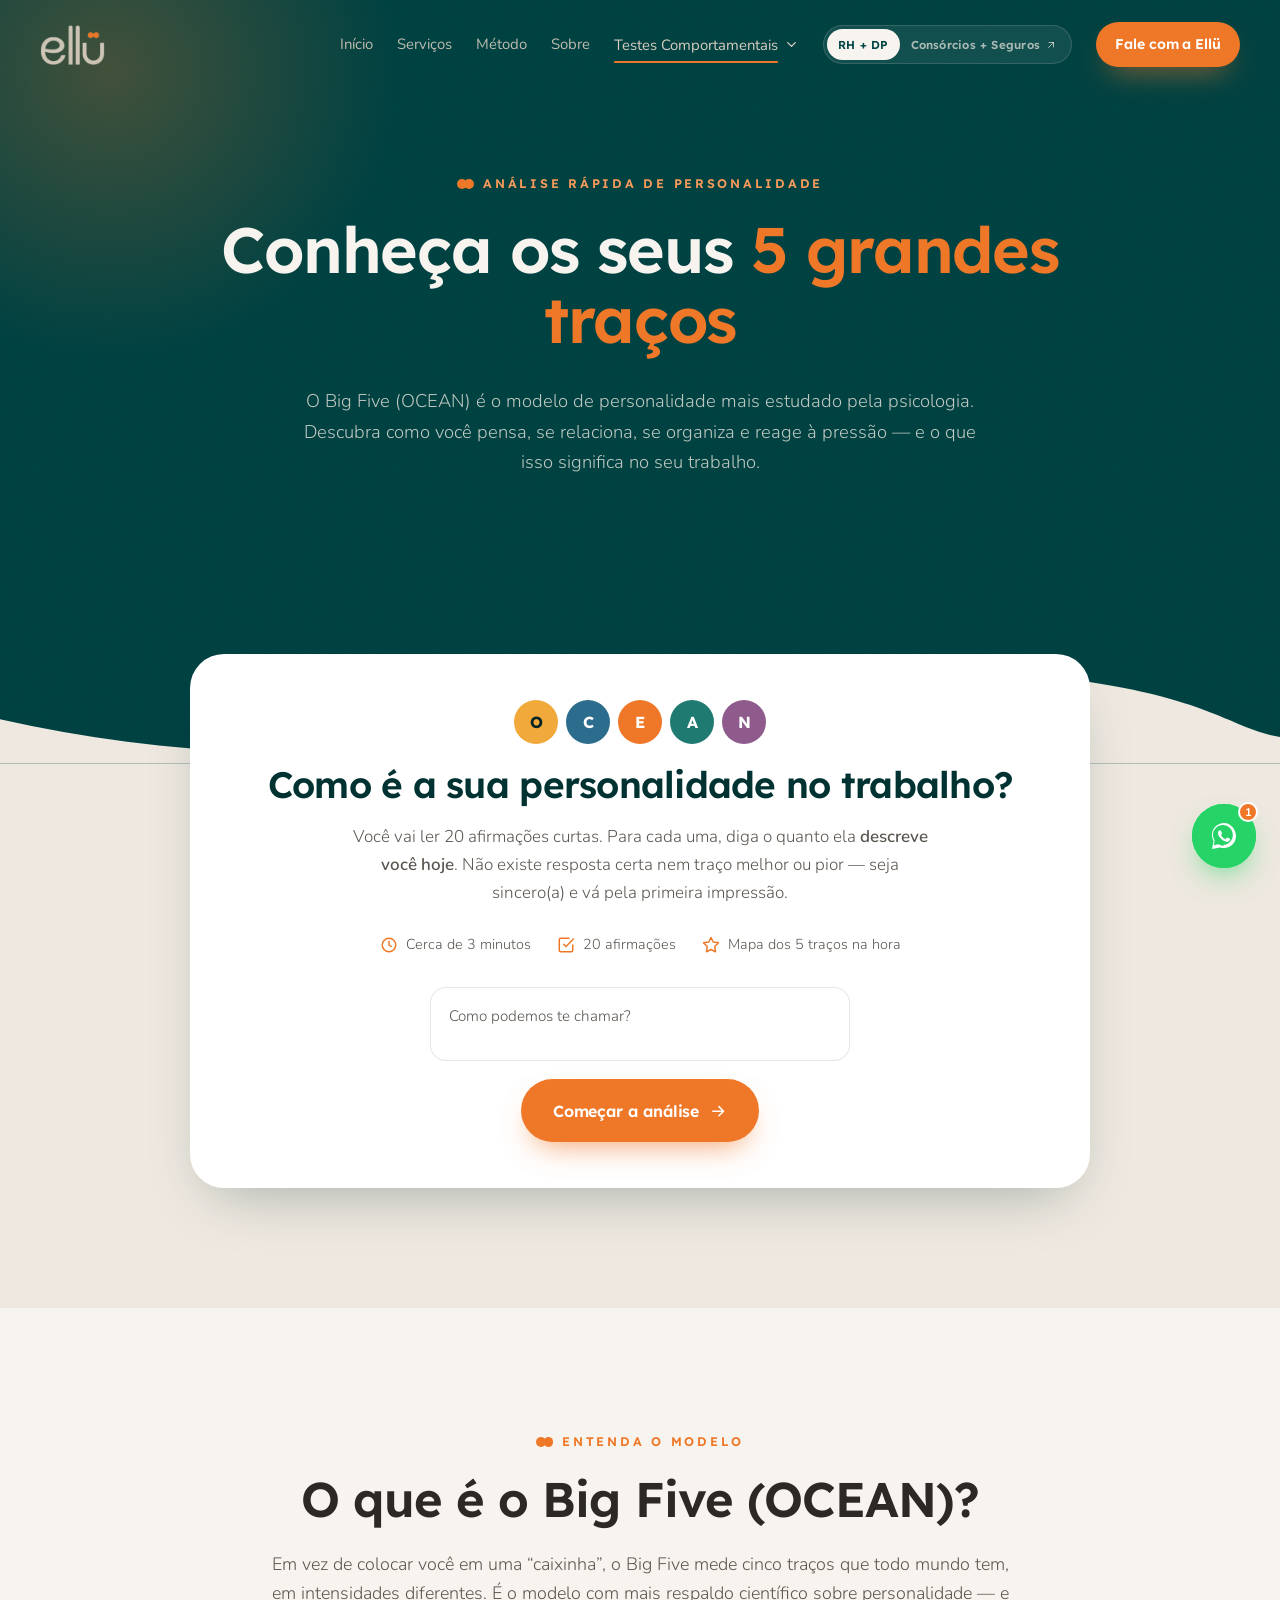
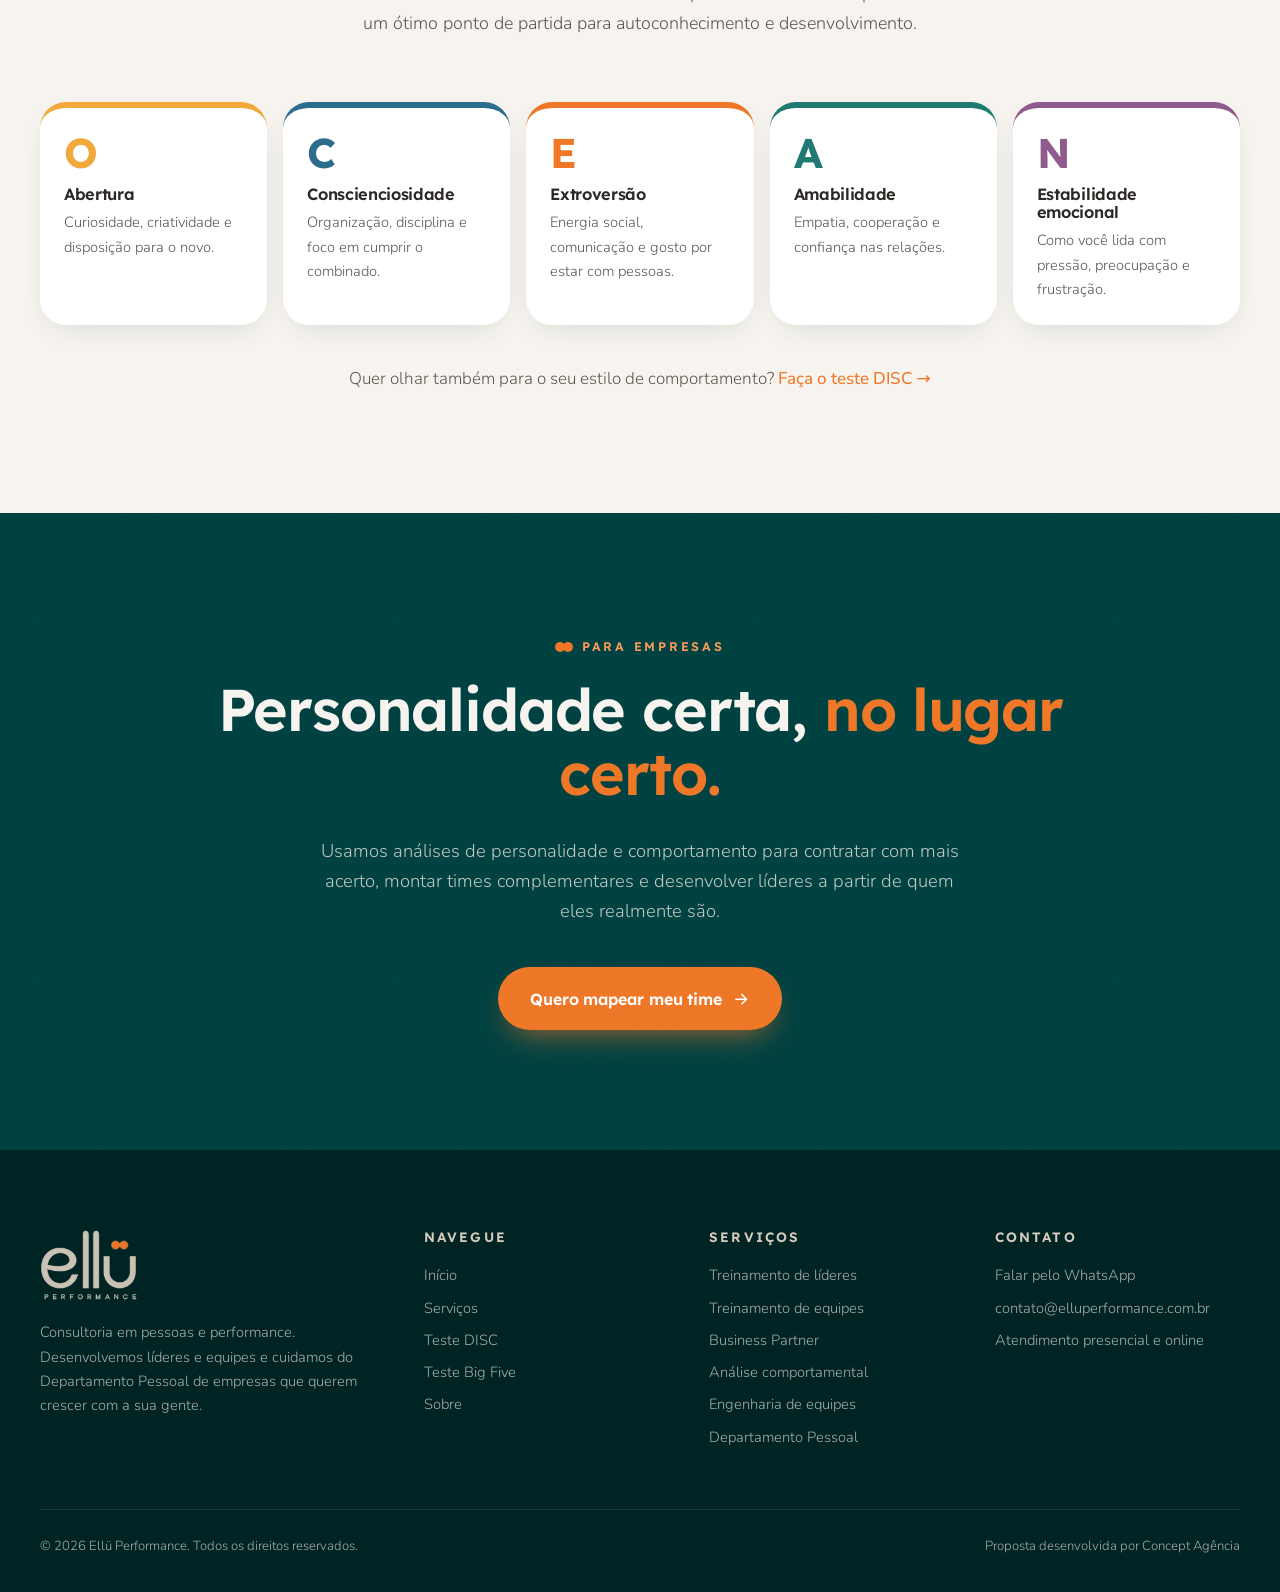
==== commit ca2bb5dc: "Aplica a identidade visual do Manual da Marca Ellu - Paleta oficial: Pinho #004444, Laranja Tijolo #" ====
--- a/bigfive.html
+++ b/bigfive.html
@@ -6,11 +6,11 @@
   <title>Teste Big Five gratuito — Ellü Performance</title>
   <meta name="description" content="Faça uma análise rápida dos seus 5 grandes traços de personalidade (Big Five / OCEAN) e veja como eles aparecem no seu trabalho.">
   <meta name="robots" content="noindex, nofollow">
-  <meta name="theme-color" content="#013A36">
+  <meta name="theme-color" content="#004444">
   <link rel="icon" href="assets/img/logo-green.png">
   <link rel="preconnect" href="https://fonts.googleapis.com">
   <link rel="preconnect" href="https://fonts.gstatic.com" crossorigin>
-  <link href="https://fonts.googleapis.com/css2?family=Lexend:wght@300;400;500&family=Sora:wght@300;400;600;700&display=swap" rel="stylesheet">
+  <link href="https://fonts.googleapis.com/css2?family=Lexend:wght@300;400;500;600;700&family=Nunito:wght@400;500;600;700;800&display=swap" rel="stylesheet">
   <link rel="stylesheet" href="assets/css/style.css">
 </head>
 <body>
@@ -47,7 +47,7 @@
       <h1 class="reveal" data-delay="1" style="margin-inline:auto">Conheça os seus <span class="hl">5 grandes traços</span></h1>
       <p class="lead reveal" data-delay="2" style="margin-inline:auto">O Big Five (OCEAN) é o modelo de personalidade mais estudado pela psicologia. Descubra como você pensa, se relaciona, se organiza e reage à pressão — e o que isso significa no seu trabalho.</p>
     </div>
-    <svg class="wave" viewBox="0 0 1440 120" preserveAspectRatio="none" aria-hidden="true" style="margin-top:180px"><path fill="#F3ECE2" d="M0 70c180 40 360 50 560 20S960 0 1160 20s220 60 280 70v30H0z"/></svg>
+    <svg class="wave" viewBox="0 0 1440 120" preserveAspectRatio="none" aria-hidden="true" style="margin-top:180px"><path fill="#EEE8E0" d="M0 70c180 40 360 50 560 20S960 0 1160 20s220 60 280 70v30H0z"/></svg>
   </section>
 
   <section class="disc-app">
@@ -129,7 +129,7 @@
     <div class="container">
       <span class="eyebrow reveal"><span class="dots"></span> Para empresas</span>
       <h2 class="reveal" data-delay="1" style="color:var(--cream-50)">Personalidade certa, <span class="hl">no lugar certo.</span></h2>
-      <p class="reveal" data-delay="2" style="color:rgba(243,236,226,.8)">Usamos análises de personalidade e comportamento para contratar com mais acerto, montar times complementares e desenvolver líderes a partir de quem eles realmente são.</p>
+      <p class="reveal" data-delay="2" style="color:rgba(238,232,224,.8)">Usamos análises de personalidade e comportamento para contratar com mais acerto, montar times complementares e desenvolver líderes a partir de quem eles realmente são.</p>
       <div class="hero-ctas reveal" data-delay="3">
         <a href="#" class="btn btn--orange btn--lg" data-contact="big five - mapa do time">Quero mapear meu time
           <svg viewBox="0 0 24 24" fill="none" stroke="currentColor" stroke-width="2" stroke-linecap="round" stroke-linejoin="round"><path d="M5 12h14M13 6l6 6-6 6"/></svg></a>
--- a/assets/css/style.css
+++ b/assets/css/style.css
@@ -6,33 +6,37 @@
    ========================================================= */
 
 :root {
-  --green-950: #00221F;
-  --green-900: #012B28;
-  --green-800: #013A36;
-  --green-700: #0A4A44;
-  --green-600: #145C54;
-  --orange: #F46F14;
-  --orange-600: #DE5E07;
-  --orange-300: #FF9A4D;
-  --cream: #E6D9C8;
-  --cream-100: #F3ECE2;
-  --cream-50: #FAF6F0;
-  --ink: #1D2321;
-  --ink-soft: #4A5452;
-  --line: rgba(1, 58, 54, .12);
-
-  --d: #F46F14;
+  /* Paleta oficial — Manual da Marca Ellü (Pinho, Laranja Tijolo, Concreto, Craft, Grafite).
+     Os tons abaixo (green-*, orange-*, cream-*, ink) derivam destas cinco cores. */
+  --pinho: #004444; --tijolo: #EF7828; --concreto: #D8CDBF; --craft: #816E52; --grafite: #2B2826;
+
+  --green-950: #002424;
+  --green-900: #003232;
+  --green-800: #004444;
+  --green-700: #0B5252;
+  --green-600: #156161;
+  --orange: #EF7828;
+  --orange-600: #D9621A;
+  --orange-300: #F79A5A;
+  --cream: #D8CDBF;
+  --cream-100: #EEE8E0;
+  --cream-50: #F7F4EF;
+  --ink: #2B2826;
+  --ink-soft: #5C5650;
+  --line: rgba(0,68,68, .12);
+
+  --d: #EF7828;
   --i: #F2A93B;
-  --s: #1E8A6B;
+  --s: #1F7A72;
   --c: #2C6C8C;
 
-  --font-display: "Sora", system-ui, sans-serif;
-  --font-body: "Lexend", system-ui, sans-serif;
+  --font-display: "Lexend", system-ui, sans-serif; /* Ethos Nova (secundária do manual) */
+  --font-body: "Nunito", system-ui, sans-serif; /* Black (principal do manual) */
 
   --radius: 22px;
   --radius-lg: 36px;
-  --shadow: 0 24px 60px -24px rgba(1, 43, 40, .35);
-  --shadow-soft: 0 10px 30px -12px rgba(1, 43, 40, .18);
+  --shadow: 0 24px 60px -24px rgba(0,50,50, .35);
+  --shadow-soft: 0 10px 30px -12px rgba(0,50,50, .18);
   --ease: cubic-bezier(.22, 1, .36, 1);
   --container: 1200px;
   --grain: url("data:image/svg+xml;utf8,<svg xmlns='http://www.w3.org/2000/svg' width='180' height='180'><filter id='n'><feTurbulence type='fractalNoise' baseFrequency='.85' numOctaves='3' stitchTiles='stitch'/><feColorMatrix values='0 0 0 0 0  0 0 0 0 0  0 0 0 0 0  0 0 0 .55 0'/></filter><rect width='100%' height='100%' filter='url(%23n)'/></svg>");
@@ -104,7 +108,7 @@
 }
 .btn svg { width: 1.15em; height: 1.15em; flex: none; transition: transform .35s var(--ease); }
 .btn:hover svg { transform: translateX(3px); }
-.btn--orange { background: var(--orange); color: #fff; box-shadow: 0 14px 30px -12px rgba(244, 111, 20, .7); }
+.btn--orange { background: var(--orange); color: #fff; box-shadow: 0 14px 30px -12px rgba(239,120,40, .7); }
 .btn--orange:hover { background: var(--orange-600); transform: translateY(-2px); }
 .btn--green { background: var(--green-800); color: var(--cream-50); }
 .btn--green:hover { background: var(--green-700); transform: translateY(-2px); }
@@ -120,7 +124,7 @@
   transition: background .4s var(--ease), box-shadow .4s, padding .4s var(--ease);
   padding: 22px 0;
 }
-.site-header.is-solid { background: rgba(1, 43, 40, .94); backdrop-filter: blur(14px); padding: 12px 0; box-shadow: 0 10px 30px -18px rgba(0,0,0,.5); }
+.site-header.is-solid { background: rgba(0,50,50, .94); backdrop-filter: blur(14px); padding: 12px 0; box-shadow: 0 10px 30px -18px rgba(0,0,0,.5); }
 .site-header .container { display: flex; align-items: center; justify-content: space-between; gap: 24px; }
 .brand img { height: 40px; width: auto; transition: height .4s var(--ease); }
 .site-header.is-solid .brand img { height: 34px; }
@@ -141,10 +145,10 @@
 /* Switch entre as duas frentes da Ellü (igual ao site de Consórcios + Seguros) */
 .front-switch {
   display: inline-flex; align-items: center; padding: 4px; border-radius: 999px; background: rgba(255,255,255,.07);
-  box-shadow: inset 0 0 0 1px rgba(230,217,200,.18); font-family: var(--font-display); font-size: .72rem; font-weight: 600; letter-spacing: .02em;
+  box-shadow: inset 0 0 0 1px rgba(216,205,191,.18); font-family: var(--font-display); font-size: .72rem; font-weight: 600; letter-spacing: .02em;
 }
 .nav .front-switch a:not(.btn) {
-  padding: .55em .95em; border-radius: 999px; color: rgba(243,236,226,.7); opacity: 1; font-size: inherit; font-family: inherit; font-weight: inherit;
+  padding: .55em .95em; border-radius: 999px; color: rgba(238,232,224,.7); opacity: 1; font-size: inherit; font-family: inherit; font-weight: inherit;
   transition: color .25s, background .25s; display: inline-flex; align-items: center; gap: 5px; white-space: nowrap;
 }
 .nav .front-switch a:not(.btn)::after { display: none; }
@@ -196,16 +200,16 @@
 }
 .hero::before { /* soft glow circles like the posts */
   content: ""; position: absolute; width: 760px; height: 760px; border-radius: 50%;
-  right: -180px; top: -160px; background: radial-gradient(circle, rgba(20,92,84,.85), rgba(20,92,84,0) 68%);
+  right: -180px; top: -160px; background: radial-gradient(circle, rgba(21,97,97,.85), rgba(21,97,97,0) 68%);
 }
 .hero .container { position: relative; display: grid; grid-template-columns: 1.1fr .9fr; gap: 48px; align-items: end; }
 .hero h1 { font-size: clamp(2.3rem, 4vw, 3.6rem); font-weight: 600; letter-spacing: -.03em; line-height: 1.06; margin-bottom: .55em; }
 .hero h1 .ln { display: block; }
 .hero h1 .thin { font-weight: 300; }
 .hero-copy { padding-bottom: 96px; }
-.hero-copy p.lead { font-size: 1.15rem; color: rgba(243,236,226,.82); max-width: 30em; margin-bottom: 2em; }
+.hero-copy p.lead { font-size: 1.15rem; color: rgba(238,232,224,.82); max-width: 30em; margin-bottom: 2em; }
 .hero-ctas { display: flex; flex-wrap: wrap; gap: 14px; }
-.hero-proof { display: flex; align-items: center; gap: 14px; margin-top: 36px; font-size: .9rem; color: rgba(243,236,226,.7); }
+.hero-proof { display: flex; align-items: center; gap: 14px; margin-top: 36px; font-size: .9rem; color: rgba(238,232,224,.7); }
 .hero-proof .chips { display: flex; }
 .hero-proof .chips span {
   width: 38px; height: 38px; border-radius: 50%; display: grid; place-items: center;
@@ -221,13 +225,13 @@
 }
 .arch img { width: 100%; height: 100%; object-fit: cover; object-position: top center; }
 .hero-visual { width: min(520px, 100%); }
-.hero .arch { box-shadow: 0 0 0 1px rgba(230,217,200,.22); aspect-ratio: 520 / 650; }
+.hero .arch { box-shadow: 0 0 0 1px rgba(216,205,191,.22); aspect-ratio: 520 / 650; }
 .hero .arch img { object-position: center 18%; }
 .hero > .wave { position: relative; z-index: 1; margin-top: -4vw; margin-bottom: -2px; }
 .marquee + .sec { padding-top: 96px; }
 @media (min-width: 901px) { .hero .float-card--a { top: 15%; } }
 .hero-visual .ring {
-  position: absolute; inset: -26px -26px auto; aspect-ratio: 1; border: 1.5px solid rgba(244,111,20,.55); border-radius: 50%;
+  position: absolute; inset: -26px -26px auto; aspect-ratio: 1; border: 1.5px solid rgba(239,120,40,.55); border-radius: 50%;
   pointer-events: none; animation: spin 40s linear infinite; border-style: dashed;
 }
 @keyframes spin { to { transform: rotate(360deg); } }
@@ -268,7 +272,7 @@
 .sec-head.center { margin-inline: auto; text-align: center; }
 .sec-head h2 { font-size: clamp(2rem, 3.8vw, 3.2rem); }
 .sec-head p { font-size: 1.12rem; color: var(--ink-soft); }
-.on-dark .sec-head p, .sec--green .sec-head p, .sec--deep .sec-head p { color: rgba(243,236,226,.75); }
+.on-dark .sec-head p, .sec--green .sec-head p, .sec--deep .sec-head p { color: rgba(238,232,224,.75); }
 
 /* bubbles for orange sections */
 .bubbles span { position: absolute; border-radius: 50%; background: rgba(255,255,255,.09); pointer-events: none; }
@@ -316,7 +320,7 @@
   background: var(--orange); opacity: .08; transition: transform .6s var(--ease), opacity .45s;
 }
 .svc-card:hover { transform: translateY(-8px); background: var(--green-800); color: var(--cream-50); box-shadow: var(--shadow); }
-.svc-card:hover p { color: rgba(243,236,226,.78); }
+.svc-card:hover p { color: rgba(238,232,224,.78); }
 .svc-card:hover .icon { background: var(--orange); color: #fff; }
 .svc-card:hover .more { color: var(--orange-300); gap: 14px; }
 .svc-card:hover::before { transform: scale(1.6); opacity: .18; }
@@ -332,7 +336,7 @@
 .dp-pillars b { display: block; font-family: var(--font-display); font-weight: 600; font-size: .98rem; color: var(--green-800); }
 .dp-pillars div:last-child b { color: var(--orange-300); }
 .dp-pillars span:not(.plus) { font-size: .86rem; color: var(--ink-soft); line-height: 1.4; display: block; }
-.dp-pillars div:last-child span { color: rgba(243,236,226,.78); }
+.dp-pillars div:last-child span { color: rgba(238,232,224,.78); }
 .dp-pillars .plus { width: 34px; height: 34px; border-radius: 50%; background: var(--orange); color: #fff; display: grid; place-items: center; font-family: var(--font-display); font-weight: 700; }
 .dp-grid { display: grid; grid-template-columns: 1fr 1fr; gap: 16px; perspective: 1000px; }
 .dp-item {
@@ -358,7 +362,7 @@
 /* luz que acompanha o cursor */
 .dp-item::after {
   content: ""; position: absolute; inset: 0; pointer-events: none; opacity: 0; transition: opacity .4s;
-  background: radial-gradient(240px circle at var(--mx) var(--my), rgba(244,111,20,.3), transparent 70%);
+  background: radial-gradient(240px circle at var(--mx) var(--my), rgba(239,120,40,.3), transparent 70%);
 }
 .dp-item:hover::after { opacity: 1; }
 .dp-item .ico {
@@ -369,7 +373,7 @@
 .dp-item h3 { font-size: 1.12rem; margin-bottom: .4em; color: var(--green-900); transition: color .45s; }
 .dp-item p { font-size: .92rem; color: var(--ink-soft); margin: 0; transition: color .45s; }
 .dp-item:is(:hover, :focus-visible) h3 { color: var(--cream-50); }
-.dp-item:is(:hover, :focus-visible) p { color: rgba(243,236,226,.78); }
+.dp-item:is(:hover, :focus-visible) p { color: rgba(238,232,224,.78); }
 .dp-item:is(:hover, :focus-visible) .ico { background: var(--orange); color: #fff; transform: scale(1.1) rotate(-6deg); }
 .dp-item.is-play .ico { transform: scale(1.1) rotate(-6deg); }
 
@@ -377,7 +381,7 @@
 .dp-item .dp-chip {
   position: absolute; top: 18px; right: 16px; z-index: 2;
   background: var(--orange); color: #fff; font-family: var(--font-display); font-weight: 600; font-size: .74rem;
-  padding: .45em .85em; border-radius: 999px; white-space: nowrap; box-shadow: 0 8px 18px -8px rgba(244,111,20,.8);
+  padding: .45em .85em; border-radius: 999px; white-space: nowrap; box-shadow: 0 8px 18px -8px rgba(239,120,40,.8);
   opacity: 0; transform: translateY(-10px) scale(.4) rotate(-14deg);
   transition: transform .55s cubic-bezier(.34, 1.56, .64, 1), opacity .3s;
 }
@@ -444,7 +448,7 @@
 
 /* ---------- Method ---------- */
 .steps { display: grid; grid-template-columns: repeat(4, 1fr); gap: 24px; counter-reset: step; position: relative; }
-.steps::before { content: ""; position: absolute; left: 6%; right: 6%; top: 34px; height: 2px; background: repeating-linear-gradient(90deg, rgba(230,217,200,.35) 0 8px, transparent 8px 16px); }
+.steps::before { content: ""; position: absolute; left: 6%; right: 6%; top: 34px; height: 2px; background: repeating-linear-gradient(90deg, rgba(216,205,191,.35) 0 8px, transparent 8px 16px); }
 .step { position: relative; }
 .step .n {
   width: 68px; height: 68px; border-radius: 50%; background: var(--green-800); border: 2px solid var(--orange);
@@ -453,7 +457,7 @@
 }
 .step:hover .n { background: var(--orange); color: #fff; }
 .step h3 { font-size: 1.25rem; }
-.step p { color: rgba(243,236,226,.72); font-size: .95rem; }
+.step p { color: rgba(238,232,224,.72); font-size: .95rem; }
 
 /* ---------- About ---------- */
 .about { display: grid; grid-template-columns: .85fr 1.15fr; gap: 80px; align-items: center; }
@@ -483,7 +487,7 @@
 .insta-grid a { position: relative; border-radius: 20px; overflow: hidden; aspect-ratio: 4/5; display: block; }
 .insta-grid img { width: 100%; height: 100%; object-fit: cover; transition: transform .7s var(--ease); }
 .insta-grid a::after {
-  content: ""; position: absolute; inset: 0; background: rgba(1,43,40,.55) url("data:image/svg+xml;utf8,<svg xmlns='http://www.w3.org/2000/svg' viewBox='0 0 24 24' fill='none' stroke='white' stroke-width='1.8'><rect x='3' y='3' width='18' height='18' rx='5'/><circle cx='12' cy='12' r='4'/><circle cx='17.5' cy='6.5' r='.6' fill='white'/></svg>") center/44px no-repeat;
+  content: ""; position: absolute; inset: 0; background: rgba(0,50,50,.55) url("data:image/svg+xml;utf8,<svg xmlns='http://www.w3.org/2000/svg' viewBox='0 0 24 24' fill='none' stroke='white' stroke-width='1.8'><rect x='3' y='3' width='18' height='18' rx='5'/><circle cx='12' cy='12' r='4'/><circle cx='17.5' cy='6.5' r='.6' fill='white'/></svg>") center/44px no-repeat;
   opacity: 0; transition: opacity .4s;
 }
 .insta-grid a:hover img { transform: scale(1.06); }
@@ -492,19 +496,19 @@
 /* ---------- CTA band ---------- */
 .cta-band { text-align: center; }
 .cta-band h2 { font-size: clamp(2.2rem, 4.6vw, 4rem); max-width: 16em; margin-inline: auto; color: var(--green-950); }
-.cta-band p { font-size: 1.15rem; max-width: 36em; margin: 0 auto 2.2em; color: rgba(0,34,31,.8); }
+.cta-band p { font-size: 1.15rem; max-width: 36em; margin: 0 auto 2.2em; color: rgba(0,36,36,.8); }
 .cta-band .hero-ctas { justify-content: center; }
 
 /* ---------- Footer ---------- */
-.site-footer { background: var(--green-950); color: rgba(243,236,226,.7); padding: 80px 0 34px; font-size: .92rem; }
+.site-footer { background: var(--green-950); color: rgba(238,232,224,.7); padding: 80px 0 34px; font-size: .92rem; }
 .footer-grid { display: grid; grid-template-columns: 1.4fr 1fr 1fr 1fr; gap: 40px; }
 .site-footer h4 { color: var(--cream); font-size: .85rem; letter-spacing: .16em; text-transform: uppercase; margin-bottom: 18px; }
 .site-footer ul { list-style: none; margin: 0; padding: 0; display: grid; gap: 8px; }
 .site-footer a:hover { color: var(--orange-300); }
 .site-footer .logo { height: 70px; width: auto; margin-bottom: 20px; }
-.footer-bottom { margin-top: 60px; padding-top: 26px; border-top: 1px solid rgba(230,217,200,.12); display: flex; justify-content: space-between; gap: 20px; flex-wrap: wrap; font-size: .82rem; }
+.footer-bottom { margin-top: 60px; padding-top: 26px; border-top: 1px solid rgba(216,205,191,.12); display: flex; justify-content: space-between; gap: 20px; flex-wrap: wrap; font-size: .82rem; }
 .socials { display: flex; gap: 10px; margin-top: 20px; }
-.socials a { width: 42px; height: 42px; border-radius: 50%; border: 1px solid rgba(230,217,200,.25); display: grid; place-items: center; transition: background .3s, border-color .3s; }
+.socials a { width: 42px; height: 42px; border-radius: 50%; border: 1px solid rgba(216,205,191,.25); display: grid; place-items: center; transition: background .3s, border-color .3s; }
 .socials a:hover { background: var(--orange); border-color: var(--orange); color: #fff; }
 .socials svg { width: 18px; height: 18px; }
 
@@ -512,11 +516,11 @@
 .page-hero { background: var(--green-800); color: var(--cream-50); padding: 170px 0 0; position: relative; overflow: hidden; }
 .page-hero::before {
   content: ""; position: absolute; width: 620px; height: 620px; border-radius: 50%; left: -200px; top: -240px;
-  background: radial-gradient(circle, rgba(244,111,20,.28), rgba(244,111,20,0) 65%);
+  background: radial-gradient(circle, rgba(239,120,40,.28), rgba(239,120,40,0) 65%);
 }
 .page-hero .container { position: relative; }
 .page-hero h1 { font-size: clamp(2.4rem, 5vw, 4.2rem); max-width: 14em; }
-.page-hero p.lead { font-size: 1.15rem; color: rgba(243,236,226,.8); max-width: 38em; }
+.page-hero p.lead { font-size: 1.15rem; color: rgba(238,232,224,.8); max-width: 38em; }
 .page-hero .wave { margin-top: 70px; }
 
 /* ---------- Services page ---------- */
@@ -532,7 +536,7 @@
 .svc-media--orange .big-ico { color: #fff; }
 .svc-media--cream .big-ico { color: var(--green-800); }
 .svc-media .circ { position: absolute; border-radius: 50%; background: rgba(255,255,255,.08); }
-.svc-media--cream .circ { background: rgba(1,58,54,.06); }
+.svc-media--cream .circ { background: rgba(0,68,68,.06); }
 .svc-detail .label { font-family: var(--font-display); color: var(--orange); font-weight: 600; font-size: .85rem; letter-spacing: .18em; text-transform: uppercase; margin-bottom: 14px; display: block; }
 .svc-detail h2 { font-size: clamp(1.9rem, 3.2vw, 2.7rem); }
 .svc-detail p { color: var(--ink-soft); }
@@ -549,10 +553,10 @@
 .svc-nav a:hover, .svc-nav a.is-active { background: var(--green-800); color: var(--cream-50); }
 
 .formats { display: grid; grid-template-columns: repeat(3, 1fr); gap: 20px; }
-.format { border: 1px solid rgba(230,217,200,.18); border-radius: var(--radius); padding: 30px; transition: background .4s, border-color .4s; }
+.format { border: 1px solid rgba(216,205,191,.18); border-radius: var(--radius); padding: 30px; transition: background .4s, border-color .4s; }
 .format:hover { background: rgba(255,255,255,.04); border-color: var(--orange); }
 .format h3 { font-size: 1.25rem; }
-.format p { color: rgba(243,236,226,.72); font-size: .95rem; margin: 0; }
+.format p { color: rgba(238,232,224,.72); font-size: .95rem; margin: 0; }
 .format .ico { width: 52px; height: 52px; border-radius: 16px; background: var(--orange); color: #fff; display: grid; place-items: center; margin-bottom: 20px; }
 .format .ico svg { width: 26px; height: 26px; }
 
@@ -601,7 +605,7 @@
    ========================================================= */
 .qmodal { position: fixed; inset: 0; z-index: 100; display: grid; place-items: center; padding: 20px; visibility: hidden; }
 .qmodal.is-open { visibility: visible; }
-.qmodal__backdrop { position: absolute; inset: 0; background: rgba(0,26,24,.72); backdrop-filter: blur(6px); opacity: 0; transition: opacity .4s; }
+.qmodal__backdrop { position: absolute; inset: 0; background: rgba(0,27,27,.72); backdrop-filter: blur(6px); opacity: 0; transition: opacity .4s; }
 .qmodal.is-open .qmodal__backdrop { opacity: 1; }
 .qmodal__card {
   position: relative; width: min(620px, 100%); max-height: calc(100dvh - 40px); overflow: auto;
@@ -612,17 +616,17 @@
 .qmodal__top {
   background: var(--green-800); color: var(--cream-50); padding: 26px 30px 22px; position: relative; overflow: hidden;
 }
-.qmodal__top::before { content: ""; position: absolute; right: -70px; top: -90px; width: 220px; height: 220px; border-radius: 50%; background: rgba(244,111,20,.22); }
+.qmodal__top::before { content: ""; position: absolute; right: -70px; top: -90px; width: 220px; height: 220px; border-radius: 50%; background: rgba(239,120,40,.22); }
 .qmodal__brand { display: flex; align-items: center; gap: 12px; position: relative; }
 .qmodal__brand .av { width: 46px; height: 46px; border-radius: 50%; overflow: hidden; border: 2px solid var(--orange); flex: none; }
 .qmodal__brand .av img { width: 100%; height: 100%; object-fit: cover; object-position: top; }
 .qmodal__brand b { font-family: var(--font-display); display: block; font-size: .98rem; }
-.qmodal__brand small { font-size: .78rem; color: rgba(243,236,226,.7); display: flex; align-items: center; gap: 6px; }
+.qmodal__brand small { font-size: .78rem; color: rgba(238,232,224,.7); display: flex; align-items: center; gap: 6px; }
 .qmodal__brand small::before { content: ""; width: 8px; height: 8px; border-radius: 50%; background: #3BD67A; }
 .qmodal__close { position: absolute; right: 18px; top: 18px; width: 38px; height: 38px; border-radius: 50%; border: 0; background: rgba(255,255,255,.1); color: var(--cream-50); display: grid; place-items: center; z-index: 2; transition: background .3s; }
 .qmodal__close:hover { background: var(--orange); }
 .qmodal__close svg { width: 18px; height: 18px; }
-.qprogress { margin-top: 20px; display: flex; align-items: center; gap: 12px; font-size: .78rem; color: rgba(243,236,226,.75); position: relative; }
+.qprogress { margin-top: 20px; display: flex; align-items: center; gap: 12px; font-size: .78rem; color: rgba(238,232,224,.75); position: relative; }
 .qprogress__bar { flex: 1; height: 6px; background: rgba(255,255,255,.12); border-radius: 6px; overflow: hidden; }
 .qprogress__bar i { display: block; height: 100%; width: 0; background: linear-gradient(90deg, var(--orange), var(--orange-300)); border-radius: 6px; transition: width .6s var(--ease); }
 
@@ -646,7 +650,7 @@
 .qopt .k { flex: none; min-width: 30px; padding: 0 6px; height: 30px; border-radius: 10px; background: var(--cream-100); display: grid; place-items: center; font-family: var(--font-display); font-size: .78rem; font-weight: 700; color: var(--green-800); transition: background .25s, color .25s; }
 .qopt .em { font-size: 1.3rem; flex: none; width: 30px; text-align: center; }
 .qopt small { display: block; color: var(--ink-soft); font-size: .8rem; }
-.qopt.is-selected { border-color: var(--orange); background: #FFF4EC; }
+.qopt.is-selected { border-color: var(--orange); background: #FDF1E7; }
 .qopt.is-selected .k { background: var(--orange); color: #fff; }
 .qopt.multi::after {
   content: ""; margin-left: auto; flex: none; width: 22px; height: 22px; border-radius: 7px; border: 1.5px solid var(--line); background: #fff center/13px no-repeat;
@@ -664,7 +668,7 @@
   transition: border-color .25s, box-shadow .25s; outline: none;
 }
 .qfield label { position: absolute; left: 19px; top: 17px; font-size: .95rem; color: var(--ink-soft); pointer-events: none; transition: all .2s var(--ease); }
-.qfield input:focus { border-color: var(--orange); box-shadow: 0 0 0 4px rgba(244,111,20,.12); }
+.qfield input:focus { border-color: var(--orange); box-shadow: 0 0 0 4px rgba(239,120,40,.12); }
 .qfield input:focus + label, .qfield input:not(:placeholder-shown) + label { top: 7px; font-size: .72rem; color: var(--orange); font-weight: 500; }
 .qfield.big input { font-family: var(--font-display); font-size: 1.3rem; padding: 26px 20px 12px; }
 .qfield.has-error input { border-color: #D64545; }
@@ -689,7 +693,7 @@
 .qdone { text-align: center; }
 .qdone .seal {
   width: 92px; height: 92px; border-radius: 50%; background: var(--orange); color: #fff; margin: 4px auto 20px; display: grid; place-items: center;
-  box-shadow: 0 0 0 10px rgba(244,111,20,.15); animation: pop .6s var(--ease);
+  box-shadow: 0 0 0 10px rgba(239,120,40,.15); animation: pop .6s var(--ease);
 }
 .qdone .seal svg { width: 44px; height: 44px; }
 @keyframes pop { from { transform: scale(.4); opacity: 0; } }
@@ -762,7 +766,7 @@
 .disc-box--wide { grid-column: 1 / -1; }
 .disc-combo { background: var(--green-800); color: var(--cream-50); border-radius: 22px; padding: 26px; margin: 16px 0 26px; }
 .disc-combo h4 { color: var(--orange-300); font-size: 1rem; }
-.disc-combo p { color: rgba(243,236,226,.82); margin: 0; font-size: .95rem; }
+.disc-combo p { color: rgba(238,232,224,.82); margin: 0; font-size: .95rem; }
 .disc-cta {
   border-radius: 26px; background: var(--orange); color: #fff; padding: 34px; display: grid; grid-template-columns: 1fr auto; gap: 24px; align-items: center; position: relative; overflow: hidden;
 }
@@ -784,7 +788,7 @@
 /* =========================================================
    Big Five (OCEAN) page — reuses the DISC card/screens
    ========================================================= */
-:root { --b5-o: #F2A93B; --b5-c: #2C6C8C; --b5-e: #F46F14; --b5-a: #1E8A6B; --b5-n: #8E5B8C; }
+:root { --b5-o: #F2A93B; --b5-c: #2C6C8C; --b5-e: #EF7828; --b5-a: #1F7A72; --b5-n: #8E5B8C; }
 .b5 { max-width: 900px; }
 .b5-letters { display: flex; justify-content: center; gap: 8px; margin-bottom: 20px; }
 .b5-letters span {
@@ -813,15 +817,15 @@
 .lk[data-v="1"] i, .lk[data-v="5"] i { transform: scale(1); }
 .lk[data-v="2"] i, .lk[data-v="4"] i { transform: scale(.8); }
 .lk[data-v="3"] i { transform: scale(.62); }
-.lk[data-v="1"] i, .lk[data-v="2"] i { border-color: var(--green-700, #0E5A53); }
-.lk[data-v="3"] i { border-color: #B9B2A6; }
+.lk[data-v="1"] i, .lk[data-v="2"] i { border-color: var(--green-700, #0B5252); }
+.lk[data-v="3"] i { border-color: #B3A999; }
 .lk[data-v="4"] i, .lk[data-v="5"] i { border-color: var(--orange); }
-.lk:hover i { box-shadow: 0 0 0 6px rgba(244,111,20,.12); }
-.lk[data-v="1"]:hover i, .lk[data-v="2"]:hover i { box-shadow: 0 0 0 6px rgba(1,58,54,.1); }
+.lk:hover i { box-shadow: 0 0 0 6px rgba(239,120,40,.12); }
+.lk[data-v="1"]:hover i, .lk[data-v="2"]:hover i { box-shadow: 0 0 0 6px rgba(0,68,68,.1); }
 .lk.is-selected i { background: currentColor; }
 .lk.is-selected i::after { transform: scale(1); }
-.lk[data-v="1"].is-selected i, .lk[data-v="2"].is-selected i { background: var(--green-700, #0E5A53); }
-.lk[data-v="3"].is-selected i { background: #B9B2A6; }
+.lk[data-v="1"].is-selected i, .lk[data-v="2"].is-selected i { background: var(--green-700, #0B5252); }
+.lk[data-v="3"].is-selected i { background: #B3A999; }
 .lk[data-v="4"].is-selected i, .lk[data-v="5"].is-selected i { background: var(--orange); }
 .lk.is-selected span { color: var(--green-900); font-weight: 500; }
 
@@ -841,11 +845,11 @@
 .b5-summary { font-size: .9rem; padding: 12px 16px; background: var(--cream-50); border-radius: 14px; border-left: 3px solid var(--orange); }
 .b5-summary b { color: var(--green-900); font-weight: 500; }
 .b5-radar { width: 100%; height: auto; overflow: visible; }
-.b5-radar .grid polygon, .b5-radar .grid line { fill: none; stroke: rgba(1,58,54,.12); stroke-width: 1; }
-.b5-radar .grid polygon:last-of-type { stroke: rgba(1,58,54,.22); }
+.b5-radar .grid polygon, .b5-radar .grid line { fill: none; stroke: rgba(0,68,68,.12); stroke-width: 1; }
+.b5-radar .grid polygon:last-of-type { stroke: rgba(0,68,68,.22); }
 .b5-radar .shape { transform-origin: 170px 170px; transform: scale(0); transition: transform 1.2s var(--ease); }
 .b5-radar.is-on .shape { transform: scale(1); }
-.b5-radar .shape polygon { fill: rgba(244,111,20,.18); stroke: var(--orange); stroke-width: 2.5; stroke-linejoin: round; }
+.b5-radar .shape polygon { fill: rgba(239,120,40,.18); stroke: var(--orange); stroke-width: 2.5; stroke-linejoin: round; }
 .b5-radar text { font-family: var(--font-display); font-size: 15px; }
 .b5-radar .l { font-weight: 700; font-size: 17px; }
 .b5-radar .v { fill: var(--green-900); font-weight: 600; }
@@ -931,7 +935,7 @@
   .nav-drop.is-open .nav-drop__menu { display: grid; gap: 4px; transform: none; }
   .nav .nav-drop__menu a:not(.btn) { border-left: 0; padding: 8px 18px; }
   .nav-drop__menu b { color: var(--orange-300); font-size: 1.1rem; font-weight: 400; }
-  .nav-drop__menu small { color: rgba(243,236,226,.6); }
+  .nav-drop__menu small { color: rgba(238,232,224,.6); }
   .nav .nav-drop__menu a:not(.btn):hover, .nav .nav-drop__menu a.is-active { background: rgba(255,255,255,.06); }
   .front-switch { font-size: .78rem; }
   .nav-toggle { display: block; position: relative; z-index: 2; }
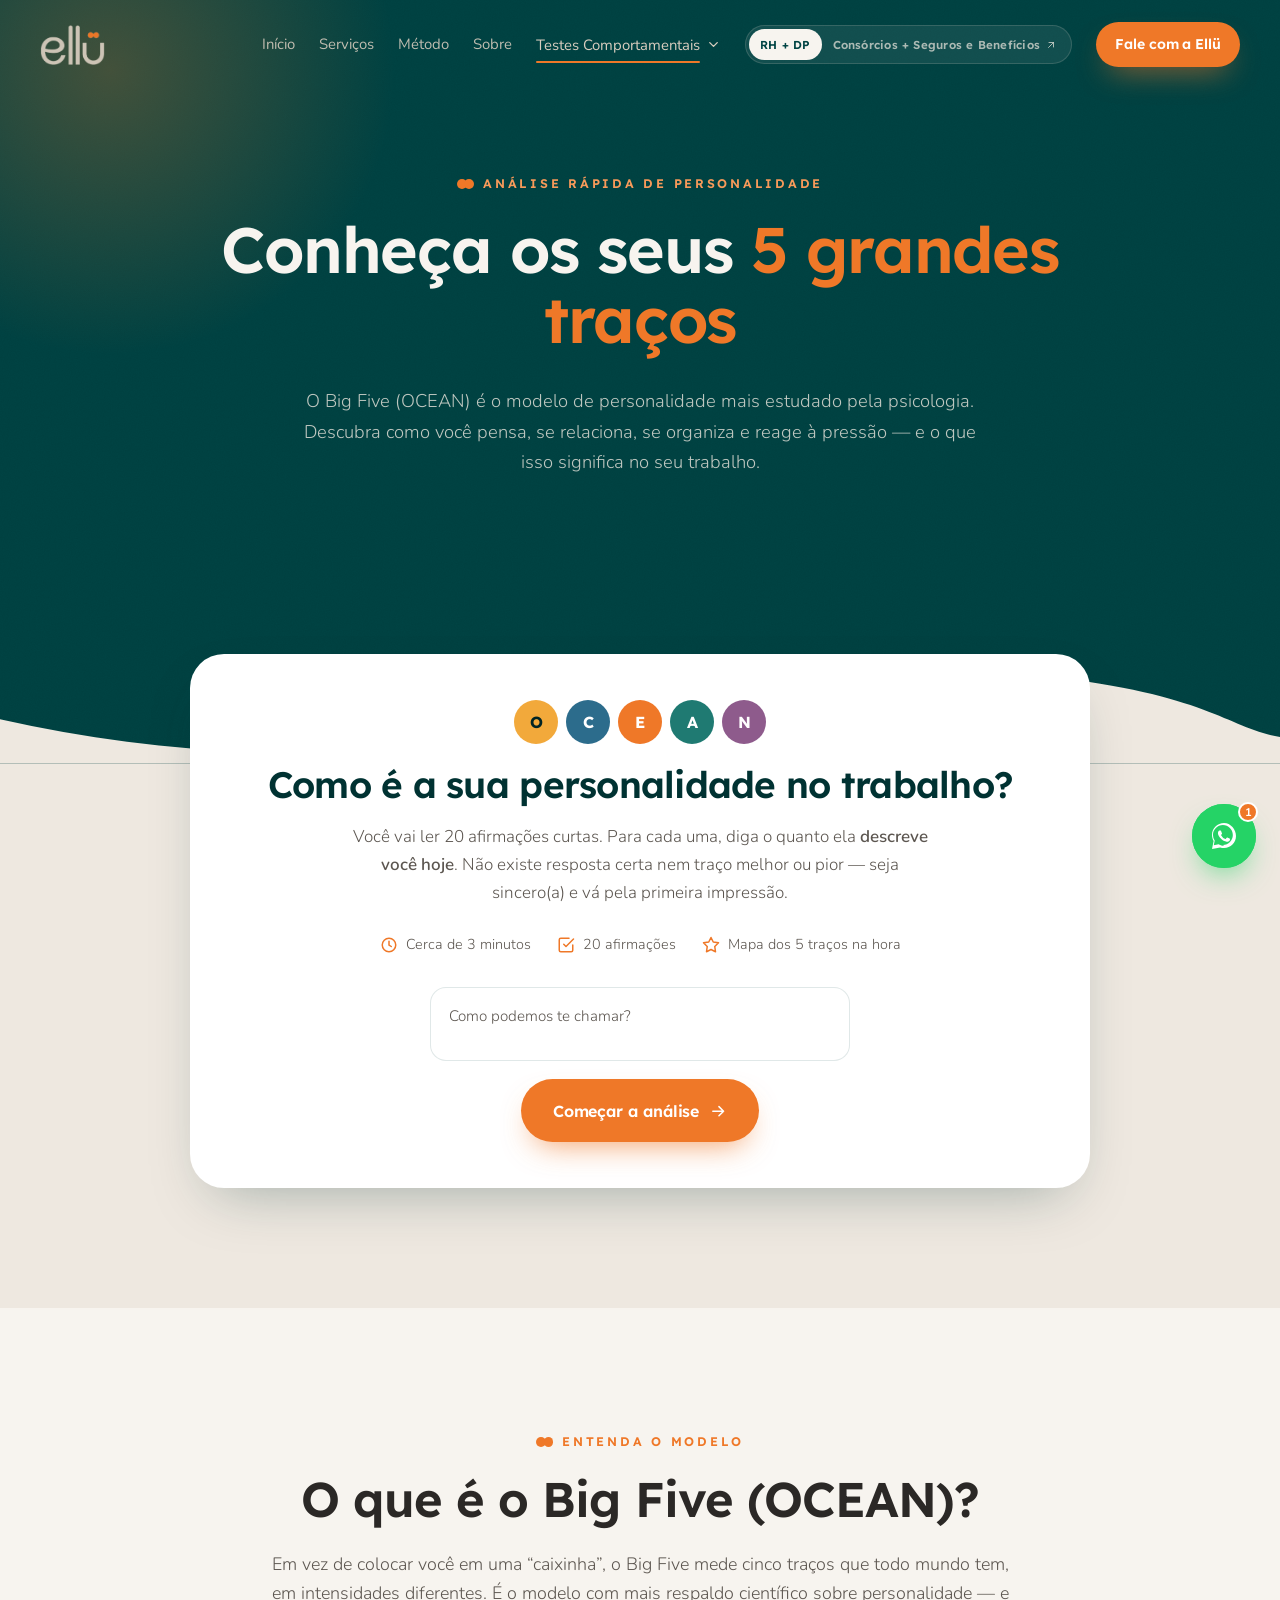
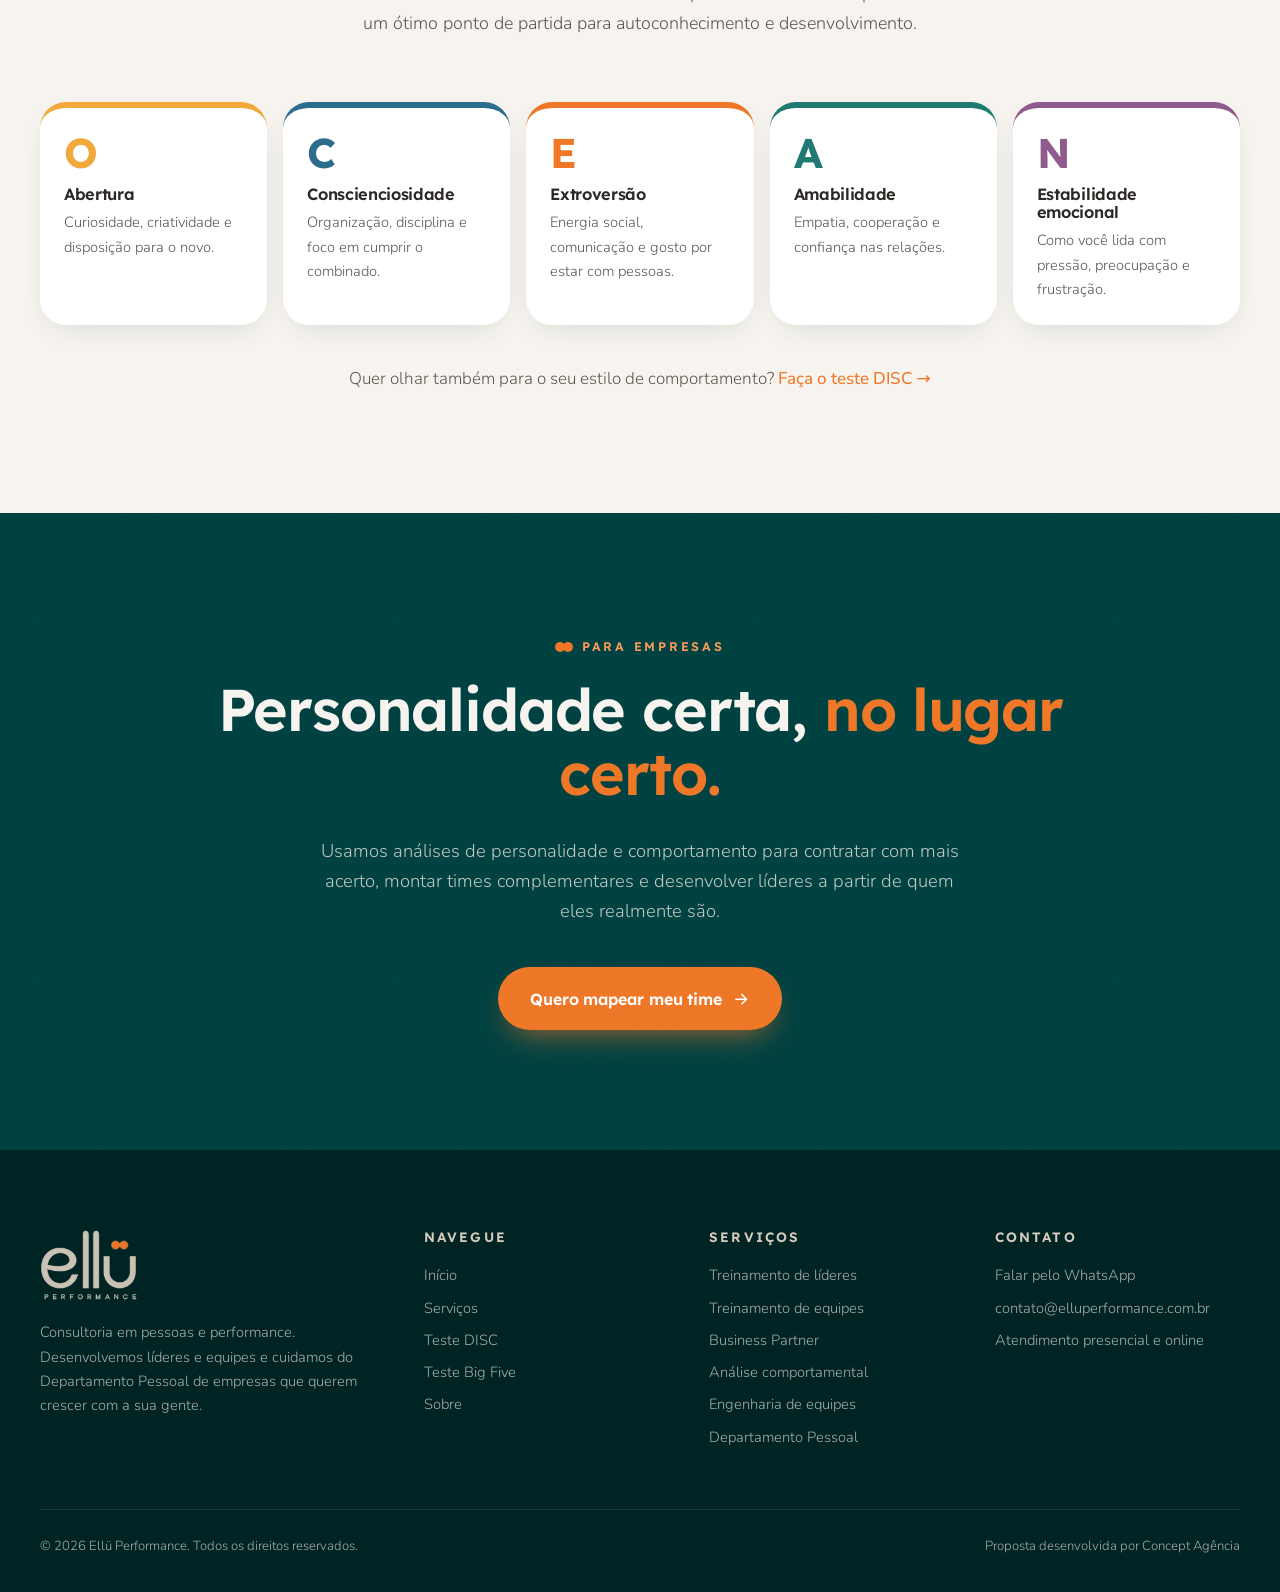
==== commit a1204e4d: "Menu: frente renomeada para Consórcios + Seguros e Benefícios Co-Authored-By: Claude Opus 5.5 <norep" ====
--- a/bigfive.html
+++ b/bigfive.html
@@ -7,7 +7,9 @@
   <meta name="description" content="Faça uma análise rápida dos seus 5 grandes traços de personalidade (Big Five / OCEAN) e veja como eles aparecem no seu trabalho.">
   <meta name="robots" content="noindex, nofollow">
   <meta name="theme-color" content="#004444">
-  <link rel="icon" href="assets/img/logo-green.png">
+  <link rel="icon" type="image/png" sizes="32x32" href="assets/img/favicon-32.png">
+  <link rel="icon" type="image/png" sizes="48x48" href="assets/img/favicon-48.png">
+  <link rel="icon" type="image/png" sizes="512x512" href="assets/img/favicon.png">
   <link rel="preconnect" href="https://fonts.googleapis.com">
   <link rel="preconnect" href="https://fonts.gstatic.com" crossorigin>
   <link href="https://fonts.googleapis.com/css2?family=Lexend:wght@300;400;500;600;700&family=Nunito:wght@400;500;600;700;800&display=swap" rel="stylesheet">
@@ -33,7 +35,7 @@
       </div>
       <span class="front-switch" aria-label="Frentes da Ellü">
         <a href="index.html" class="is-on" aria-current="true">RH + DP</a>
-        <a href="https://guleite.github.io/ellu-consorcios-seguros/" title="Ir para Ellü Consórcios + Seguros">Consórcios + Seguros <svg viewBox="0 0 24 24" fill="none" stroke="currentColor" stroke-width="2" stroke-linecap="round" stroke-linejoin="round" aria-hidden="true"><path d="M7 17L17 7M8 7h9v9"/></svg></a>
+        <a href="https://guleite.github.io/ellu-consorcios-seguros/" title="Ir para Ellü Consórcios + Seguros e Benefícios">Consórcios + Seguros e Benefícios <svg viewBox="0 0 24 24" fill="none" stroke="currentColor" stroke-width="2" stroke-linecap="round" stroke-linejoin="round" aria-hidden="true"><path d="M7 17L17 7M8 7h9v9"/></svg></a>
       </span>
       <a href="#" class="btn btn--orange" data-contact="menu">Fale com a Ellü</a>
     </nav>
